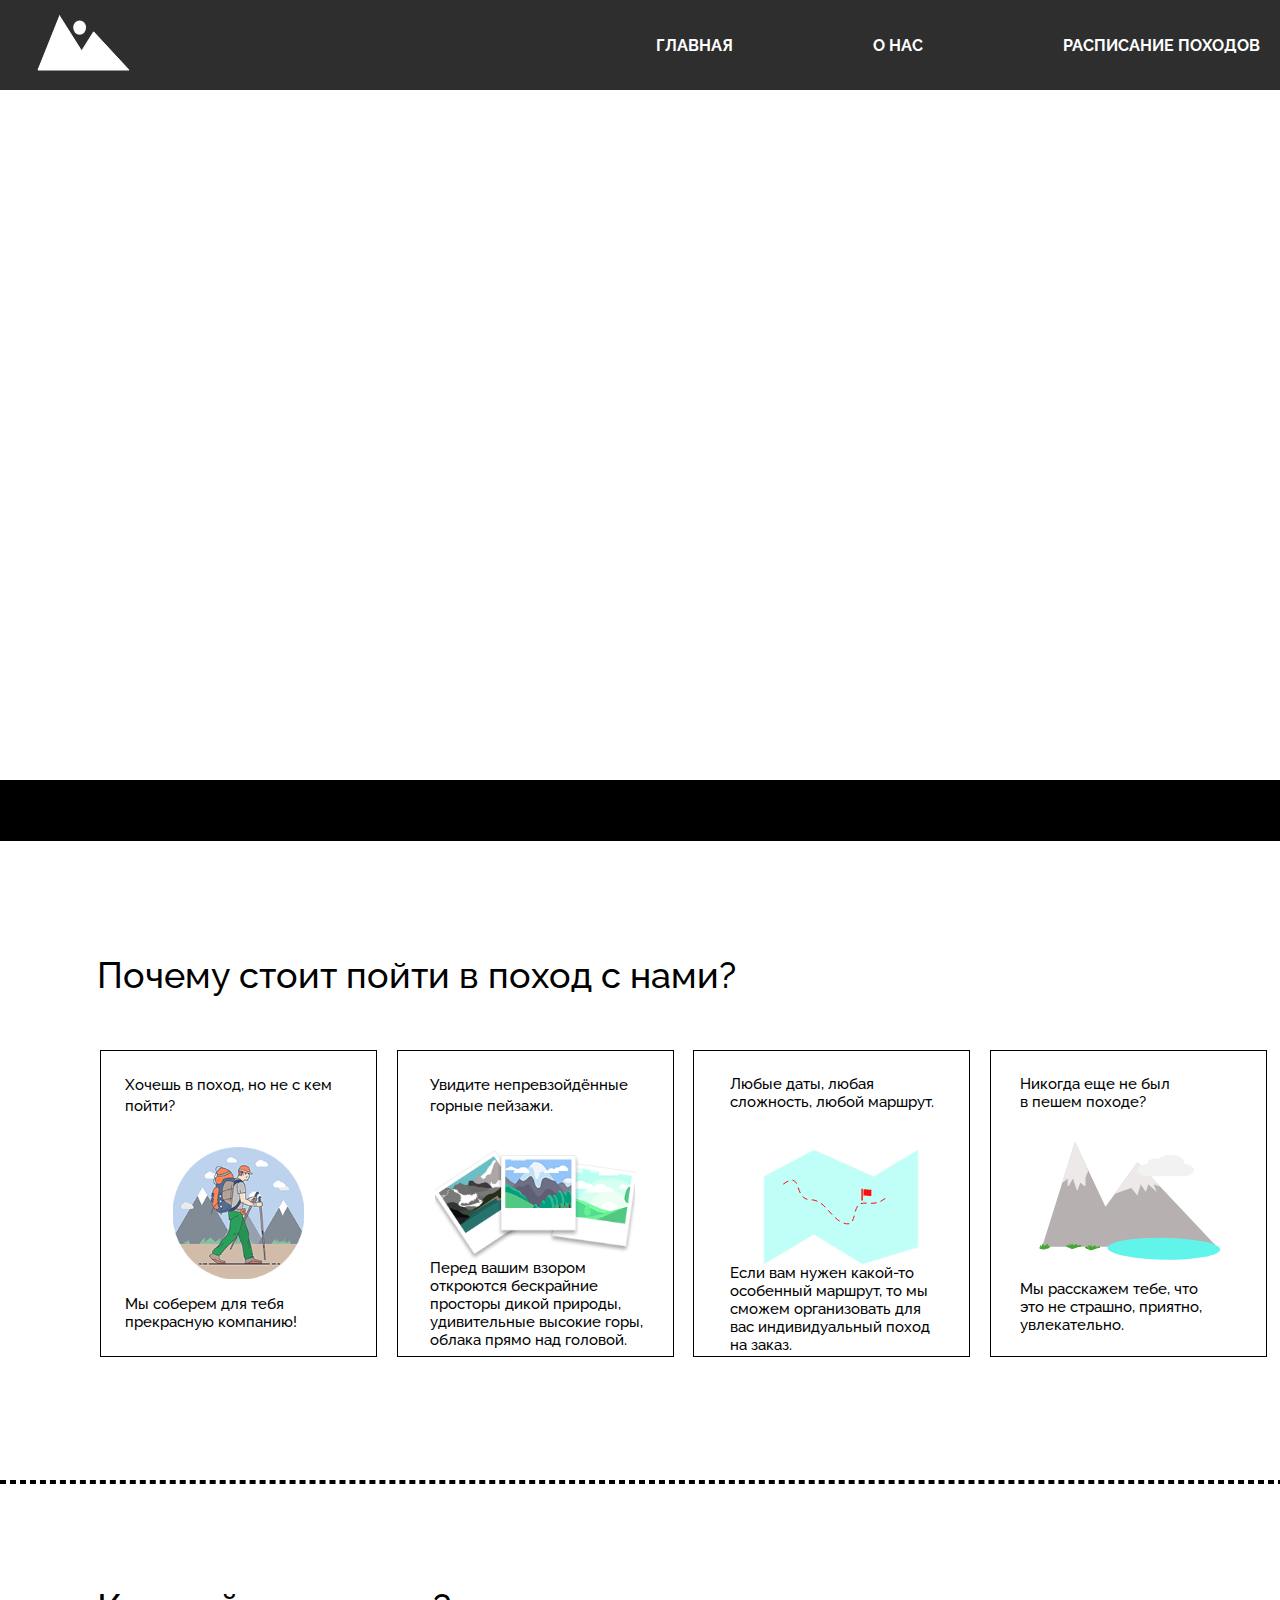
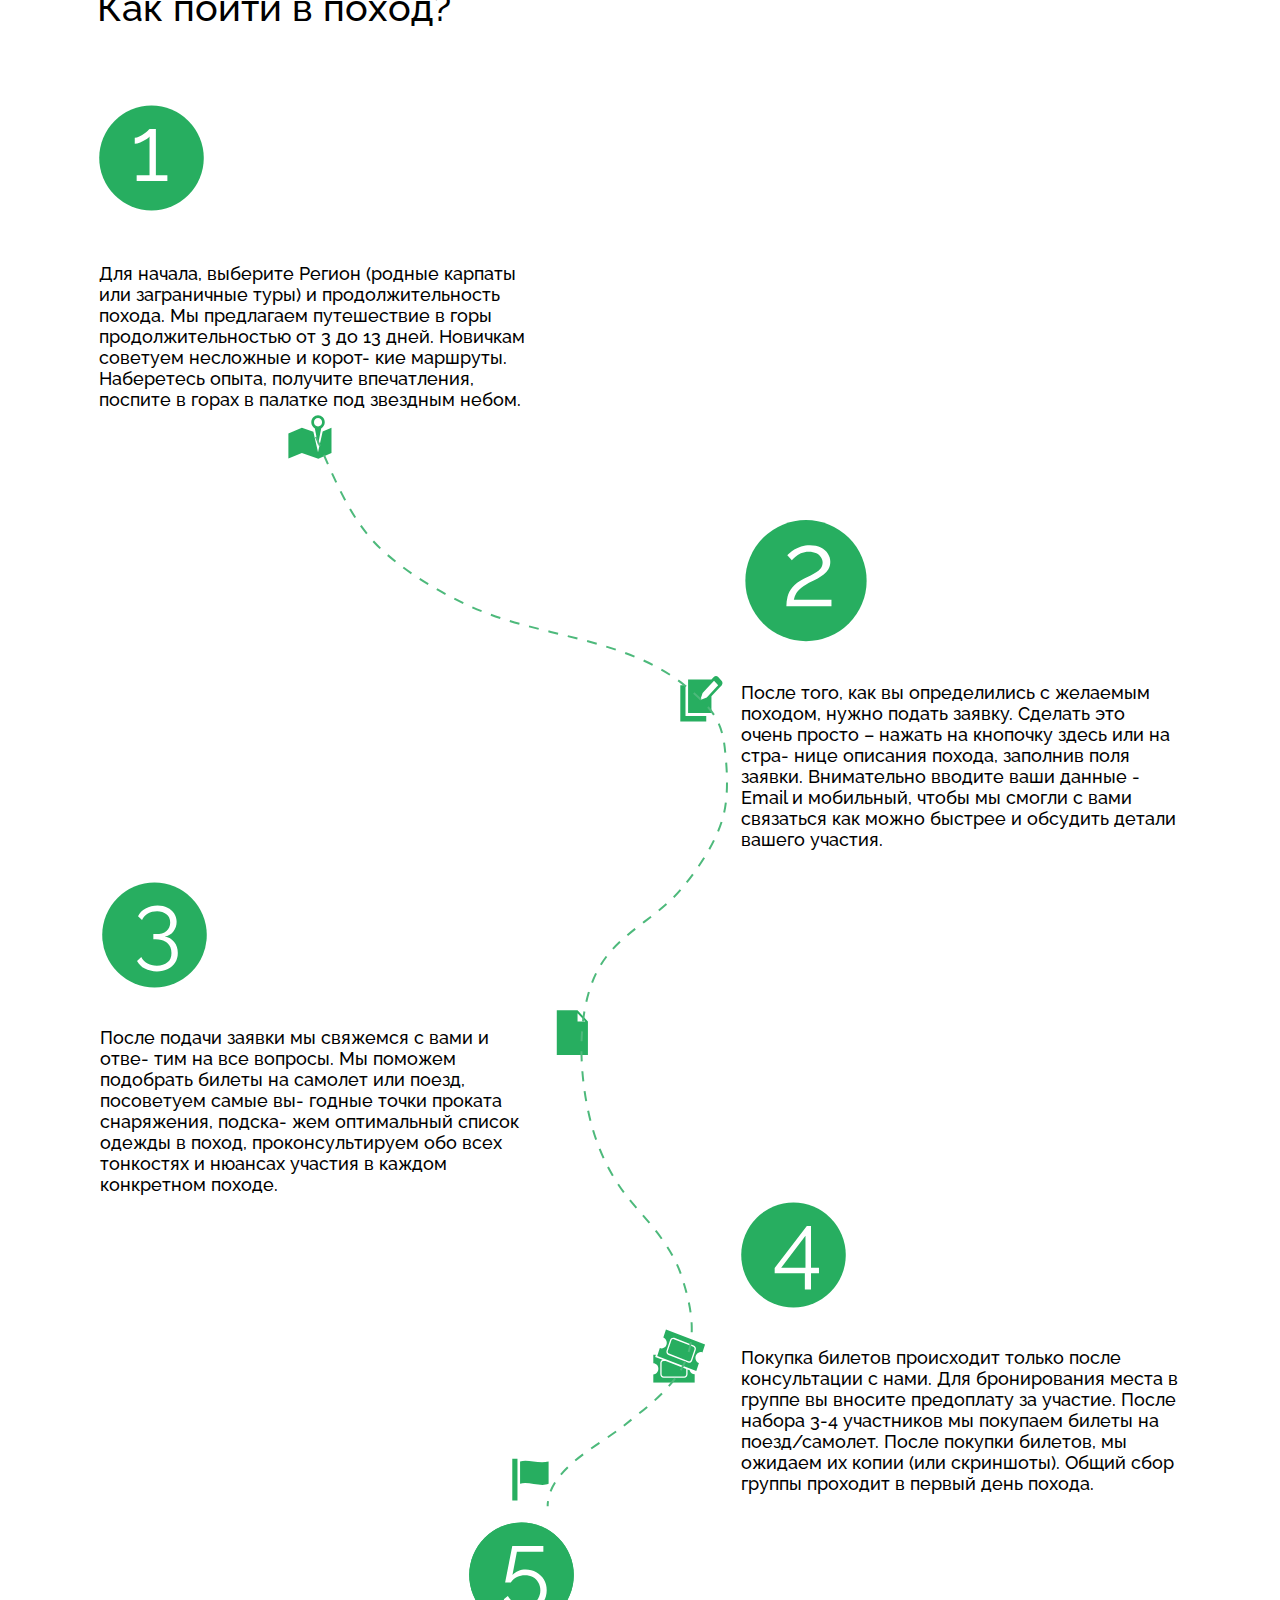
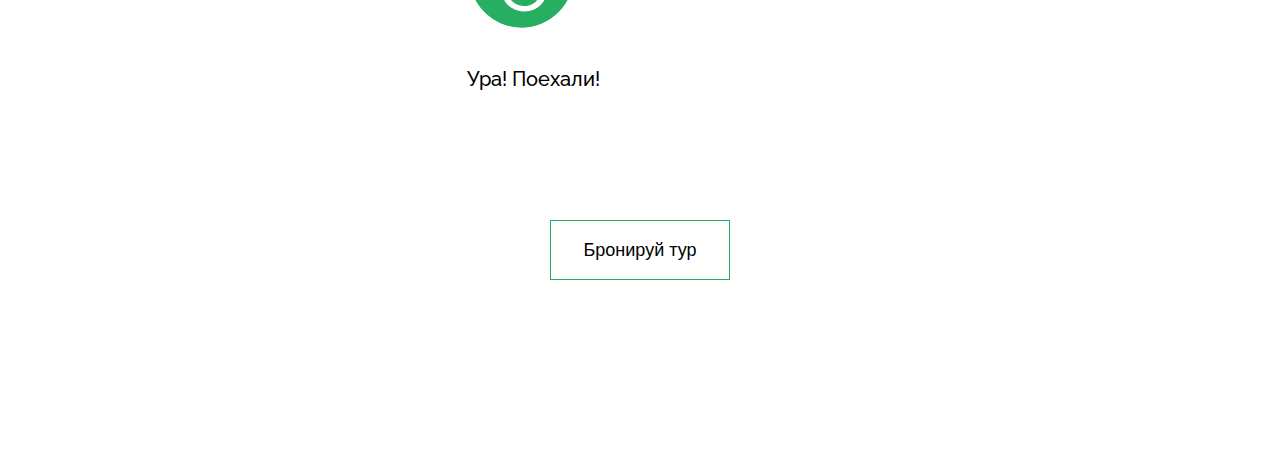
==== index.html @ ea5b968a "Update index.html" ====
<!DOCTYPE html>
<html lang="en" dir="ltr">
  <head>
    <meta name="viewport" content="width=device-width, initial-scale=1">
    <meta name="author" content="">
    <link rel="stylesheet" href="stylesheets/style.css">
    <link rel="preconnect" href="https://fonts.gstatic.com">
    <title>Турпоход в горы</title>
<script src="https://ajax.googleapis.com/ajax/libs/jquery/3.5.1/jquery.min.js"></script>
    <style media="screen">
    body {
      width: 100%;,
      margin: 0 auto;
      background-image:white;
      min-height: 900px;
      display: block;
      position: relative;
    }
    {box-sizing: border-box;}
    </style>
    </head>
    <body>

      <script>
      function openForm() {
        document.getElementById("myForm").style.display = "block";
      }

      function closeForm() {
        document.getElementById("myForm").style.display = "none";
      }
      </script>


      <section>
    <header>
     <div class="logo">
       <a href="#"><img src="images/logo.svg"></a>
     </div>
     <nav>
     <ul>
       <li><a href="index.html">Главная</a></li>
       <li><a href="about.html">О нас</a></li>
       <li><a href="raspisan.html">Расписание походов</a></li>
     </ul>
     </nav>
   </header>
  </section>



      <img class="kv2" src="images/kv2.svg" alt="">
      <img class="kv1" src="images/kv1.svg" alt="">
      <img class="kv3" src="images/kv3.svg" alt="">
      <img class="kv4" src="images/kv4.svg" alt="">

      <img class="n1" src="images/n1.svg" alt="">
      <img class="n2" src="images/n2.svg" alt="">
      <img class="n3" src="images/n3.svg" alt="">
      <img class="n4" src="images/n4.svg" alt="">
      <img class="n5" src="images/n5.svg" alt="">
      <img class="n5" src="images/n5.svg" alt="">
      <img class="lin" src="images/lin.svg" alt="">




  <base href="">
  <div id="gallery">
  	<figure class="slider">
  		<figure>
  			<img src="hobbiton-lake.jpg" alt>
  			<figcaption>Hobbiton, New Zealand</figcaption>
  		</figure>
  		<figure>
  			<img src="wanaka-drowned-tree.jpg" alt>
  			<figcaption>Wanaka, New Zealand</figcaption>
  		</figure>
  		<figure>
  			<img src="utah-peak.jpg" alt>
  			<figcaption>Utah, United States</figcaption>
  		</figure>
  		<figure>
  			<img src="bryce-canyon-utah.jpg" alt>
  			<figcaption>Bryce Canyon, Utah, United States</figcaption>
  		</figure>
  		<figure>
  			<img src="hobbiton-lake.jpg" alt>
  			<figcaption>Hobbiton, New Zealand</figcaption>
  		</figure>
  	</figure>
  </div>


<div id="rectangle"></div>
<div id="line"></div>

<h1 class="h1">Почему стоит пойти в поход с нами?</h1>
<p class="p1">Хочешь в поход, но не с кем пойти?</p>
<p class="p2">Мы соберем для тебя прекрасную компанию!</p>
<p class="p3">Увидите непревзойдённые горные пейзажи.</p>
<p class="p4">Перед вашим взором откроются бескрайние просторы дикой природы, удивительные высокие горы, облака прямо над головой.</p>
<p class="p5">Любые даты, любая сложность, любой маршрут.</p>
<p class="p6">Если вам нужен какой-то особенный маршрут, то мы сможем организовать для вас индивидуальный поход на заказ.</p>
<p class="p7">Никогда еще не был в пешем походе?</p>
<p class="p8">Мы расскажем тебе, что это не страшно, приятно, увлекательно.</p>

<h1 class="h2">Как пойти в поход?</h1>
<p class="p9">Для начала, выберите Регион (родные карпаты или заграничные туры) и продолжительность похода. Мы предлагаем путешествие в горы продолжительностью  от 3 до 13 дней. Новичкам советуем несложные и корот- кие маршруты. Наберетесь опыта, получите впечатления, поспите в горах в палатке под звездным небом.</p>
<p class="p10">После того, как вы определились с желаемым походом, нужно подать заявку. Сделать это очень просто – нажать на кнопочку здесь или на стра- нице описания похода, заполнив поля заявки. Внимательно вводите ваши данные - Email и мобильный, чтобы мы смогли с вами связаться как можно быстрее и обсудить детали вашего участия.</p>
<p class="p11">После подачи заявки мы свяжемся с вами и отве- тим на все вопросы. Мы поможем подобрать билеты на самолет или поезд, посоветуем самые вы- годные точки проката снаряжения, подска- жем оптимальный список одежды в поход, проконсультируем обо всех тонкостях и нюансах участия в каждом конкретном походе.</p>
<p class="p12">Покупка билетов происходит только после консультации с нами. Для бронирования места в группе вы вносите предоплату за участие. После набора 3-4 участников мы покупаем билеты на поезд/самолет. После покупки билетов, мы ожидаем их копии (или скриншоты). Общий сбор группы проходит в первый день похода.</p>
<p class="p13">Ура! Поехали!</p>

<div class="container">
    <div class="center">
      <button class="btn" class="center" onclick="openForm()">
        <svg width="180px" height="60px" viewBox="0 0 180 60" class="border">
          <polyline points="179,1 179,59 1,59 1,1 179,1" class="bg-line" />
          <polyline points="179,1 179,59 1,59 1,1 179,1" class="hl-line" />
        </svg>

        <span>Бронируй тур</span>
      </button>
    </div>
  </div>

  <div class="form-popup" id="myForm">
    <form action="../action_page.php" class="form-container">
      <h4>Свяжитесь с нами и мы с радостью поможем вам!</h3>

      <label for="name"><b>Имя</b></label>
      <input type="text" placeholder="Ваше имя..." name="name" required>

      <label for="tel"><b>Телефон</b></label>
      <input type="text" placeholder="Ваш телефон..." name="tel" required>

      <label for=""><b>Почта</b></label>
      <input type="text" placeholder="Ваш e-mail... " name="psw" required>

      <button type="submit" class="btn">Отправить</button>
      <button type="button" class="btn cancel" onclick="closeForm()">Закрыть</button>
    </form>
  </div>

</body>
</html>
---- stylesheets/style.css ----
@import 'reset.css';
@import url('https://fonts.googleapis.com/css2?family=Raleway:wght@500&display=swap');
@import 'layout.css';
@import "content.css";
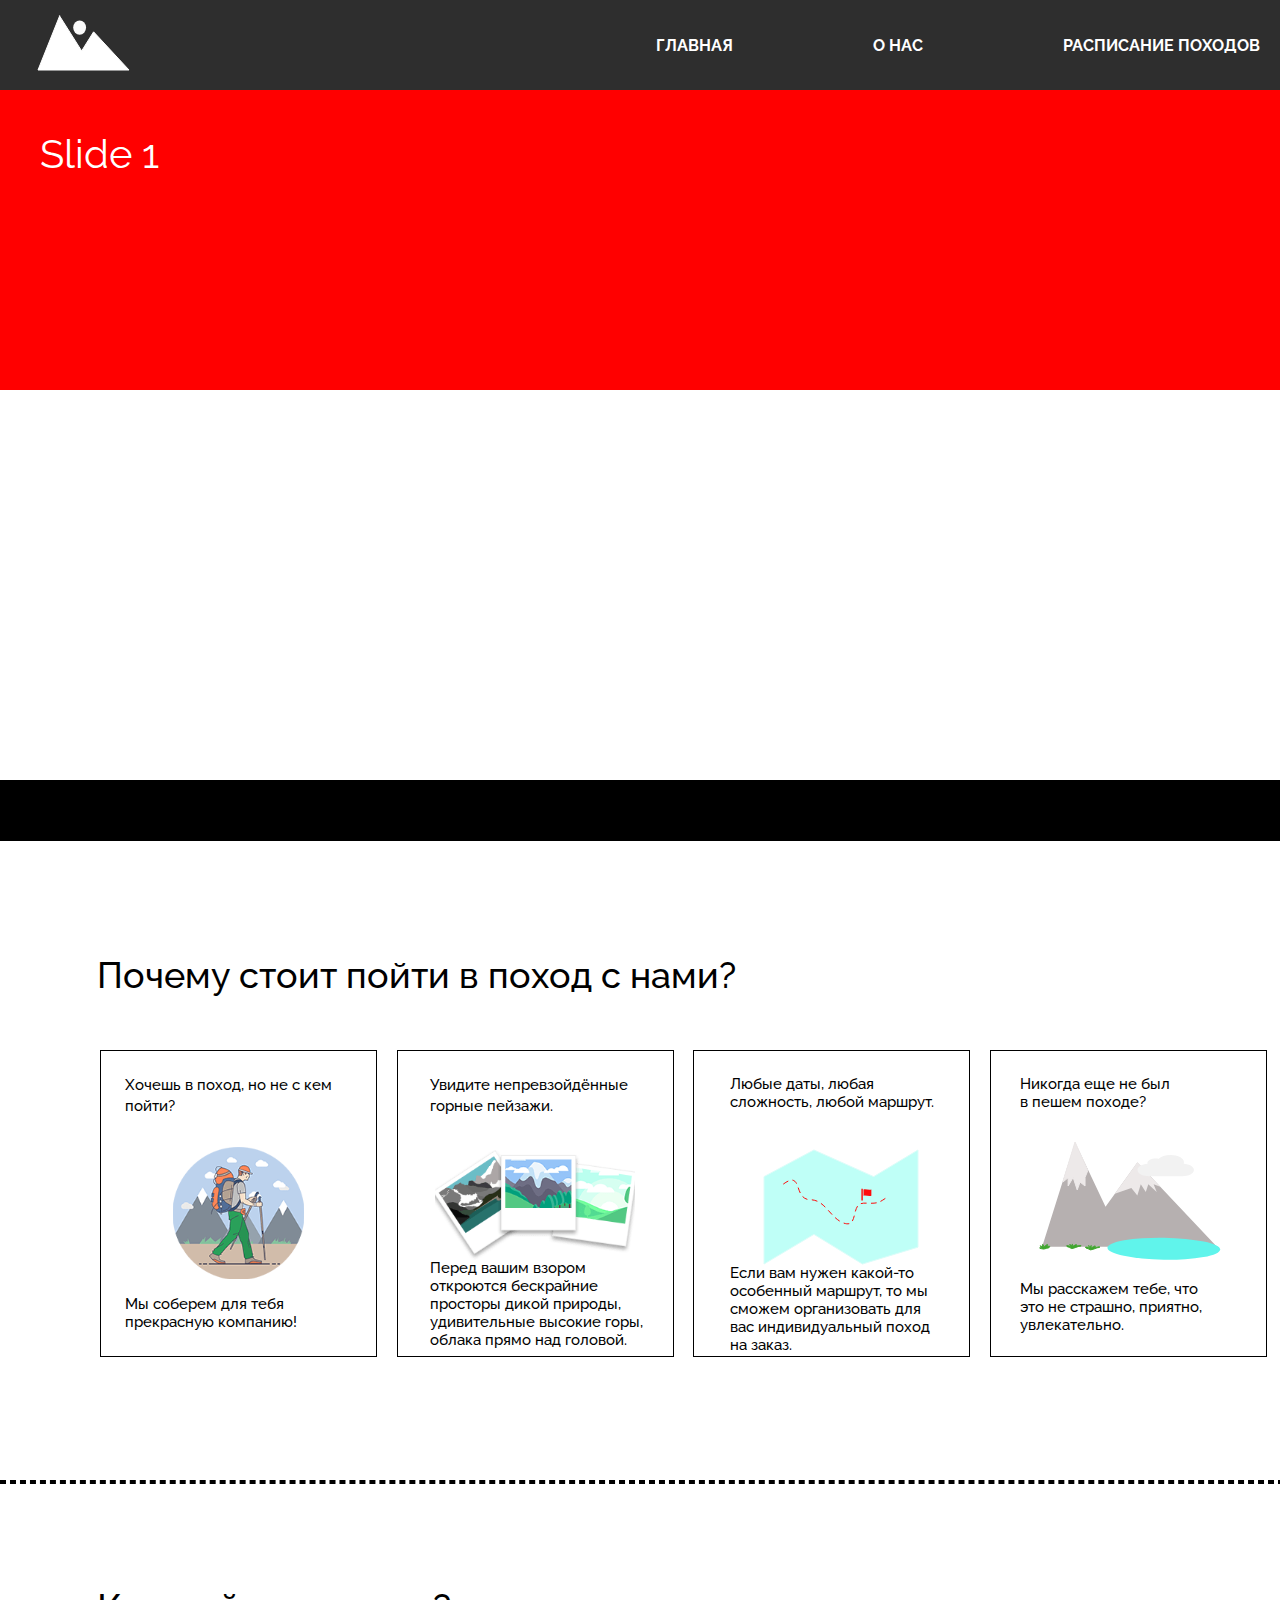
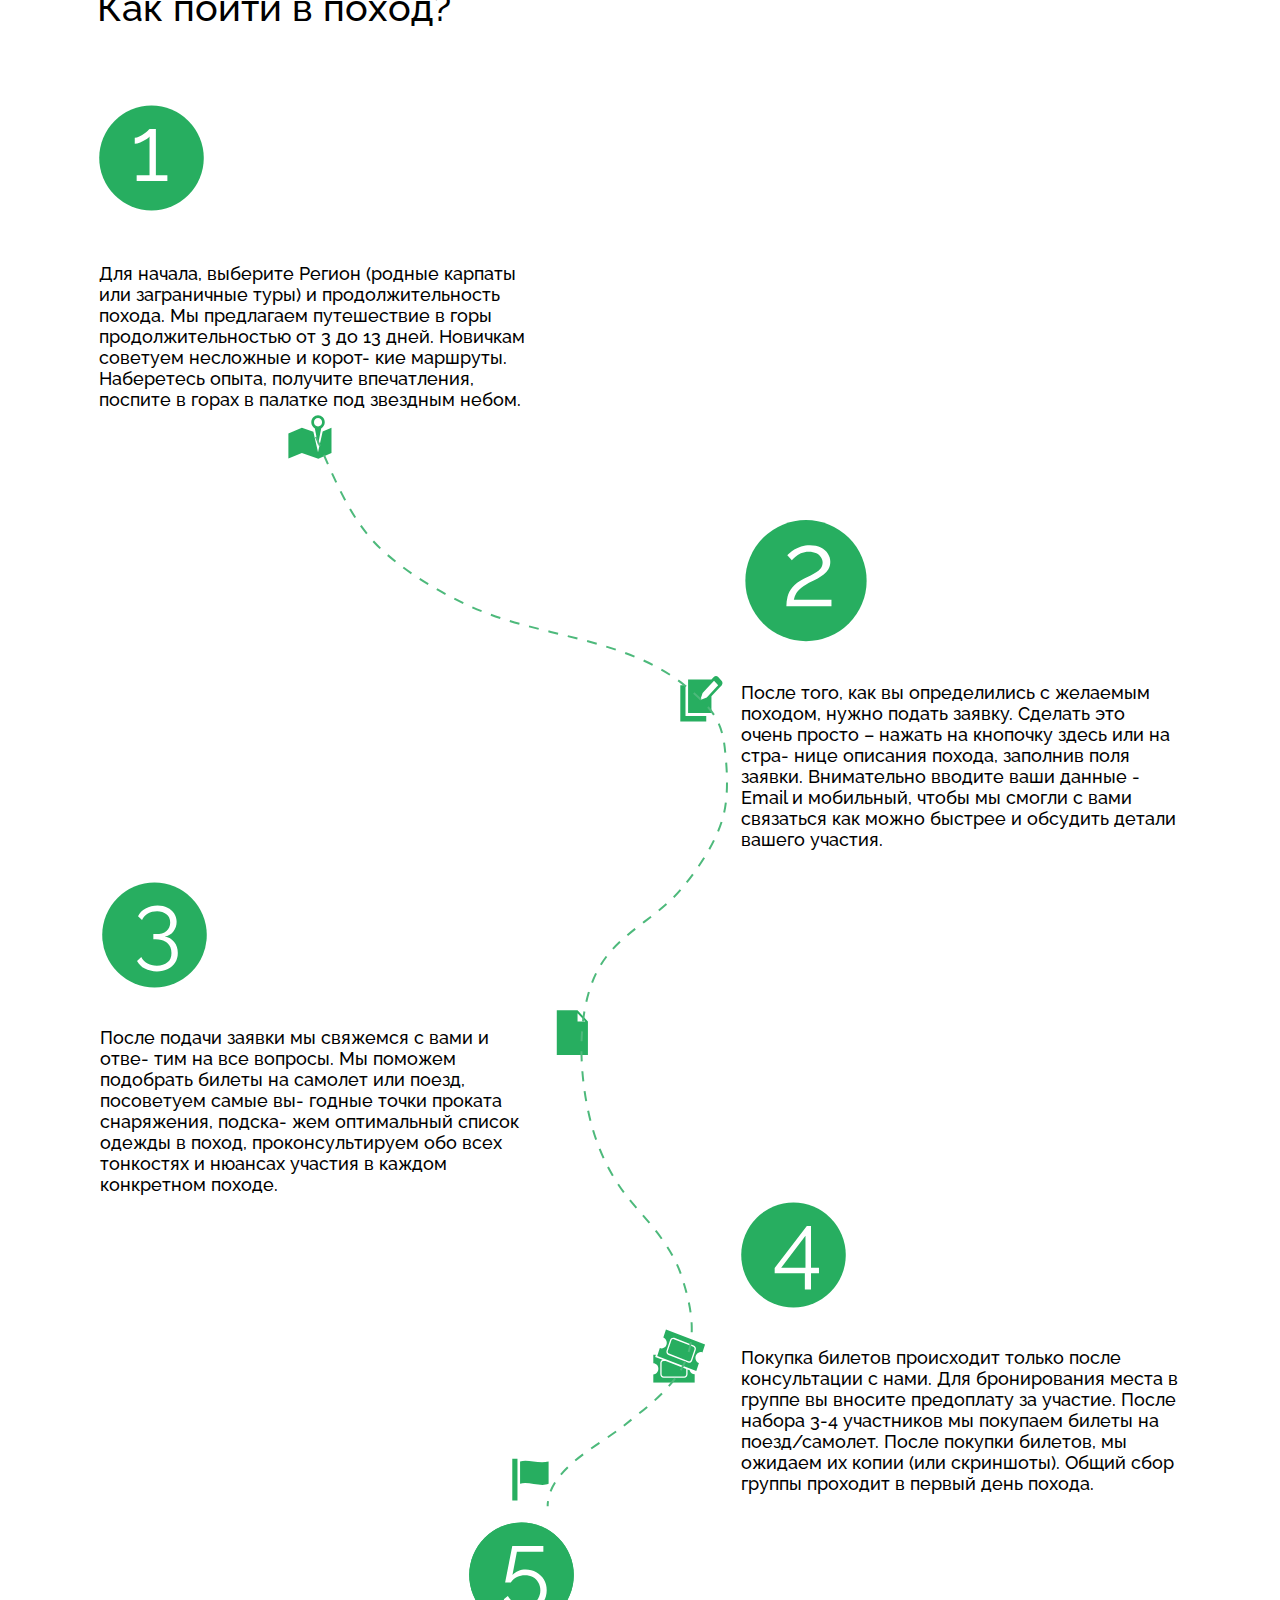
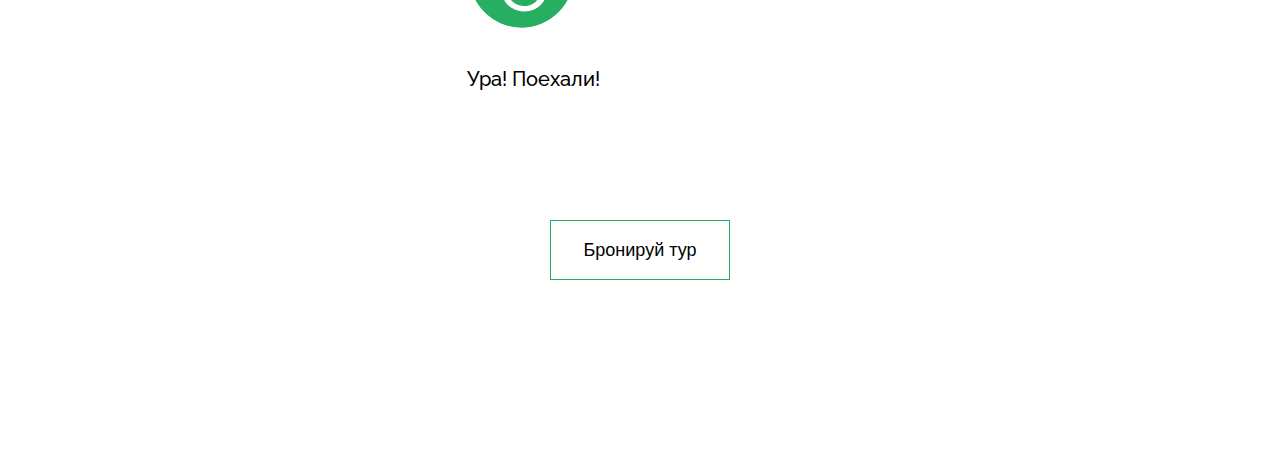
==== commit 3bce8a78: "Update index.html" ====
--- a/index.html
+++ b/index.html
@@ -22,13 +22,15 @@
     <body>
 
       <script>
-      function openForm() {
-        document.getElementById("myForm").style.display = "block";
-      }
+  var slides = document.querySelectorAll('#slides .slide');
+  var currentSlide = 0;
+  var slideInterval = setInterval(nextSlide,2000);
 
-      function closeForm() {
-        document.getElementById("myForm").style.display = "none";
-      }
+  function nextSlide() {
+      slides[currentSlide].className = 'slide';
+      currentSlide = (currentSlide+1)%slides.length;
+      slides[currentSlide].className = 'slide showing';
+  }
       </script>
 
 
@@ -47,7 +49,13 @@
    </header>
   </section>
 
-
+  <ul id="slides">
+    <li class="slide showing">Slide 1</li>
+    <li class="slide">Slide 2</li>
+    <li class="slide">Slide 3</li>
+    <li class="slide">Slide 4</li>
+    <li class="slide">Slide 5</li>
+</ul>
 
       <img class="kv2" src="images/kv2.svg" alt="">
       <img class="kv1" src="images/kv1.svg" alt="">
@@ -61,36 +69,6 @@
       <img class="n5" src="images/n5.svg" alt="">
       <img class="n5" src="images/n5.svg" alt="">
       <img class="lin" src="images/lin.svg" alt="">
-
-
-
-
-  <base href="">
-  <div id="gallery">
-  	<figure class="slider">
-  		<figure>
-  			<img src="hobbiton-lake.jpg" alt>
-  			<figcaption>Hobbiton, New Zealand</figcaption>
-  		</figure>
-  		<figure>
-  			<img src="wanaka-drowned-tree.jpg" alt>
-  			<figcaption>Wanaka, New Zealand</figcaption>
-  		</figure>
-  		<figure>
-  			<img src="utah-peak.jpg" alt>
-  			<figcaption>Utah, United States</figcaption>
-  		</figure>
-  		<figure>
-  			<img src="bryce-canyon-utah.jpg" alt>
-  			<figcaption>Bryce Canyon, Utah, United States</figcaption>
-  		</figure>
-  		<figure>
-  			<img src="hobbiton-lake.jpg" alt>
-  			<figcaption>Hobbiton, New Zealand</figcaption>
-  		</figure>
-  	</figure>
-  </div>
-
 
 <div id="rectangle"></div>
 <div id="line"></div>
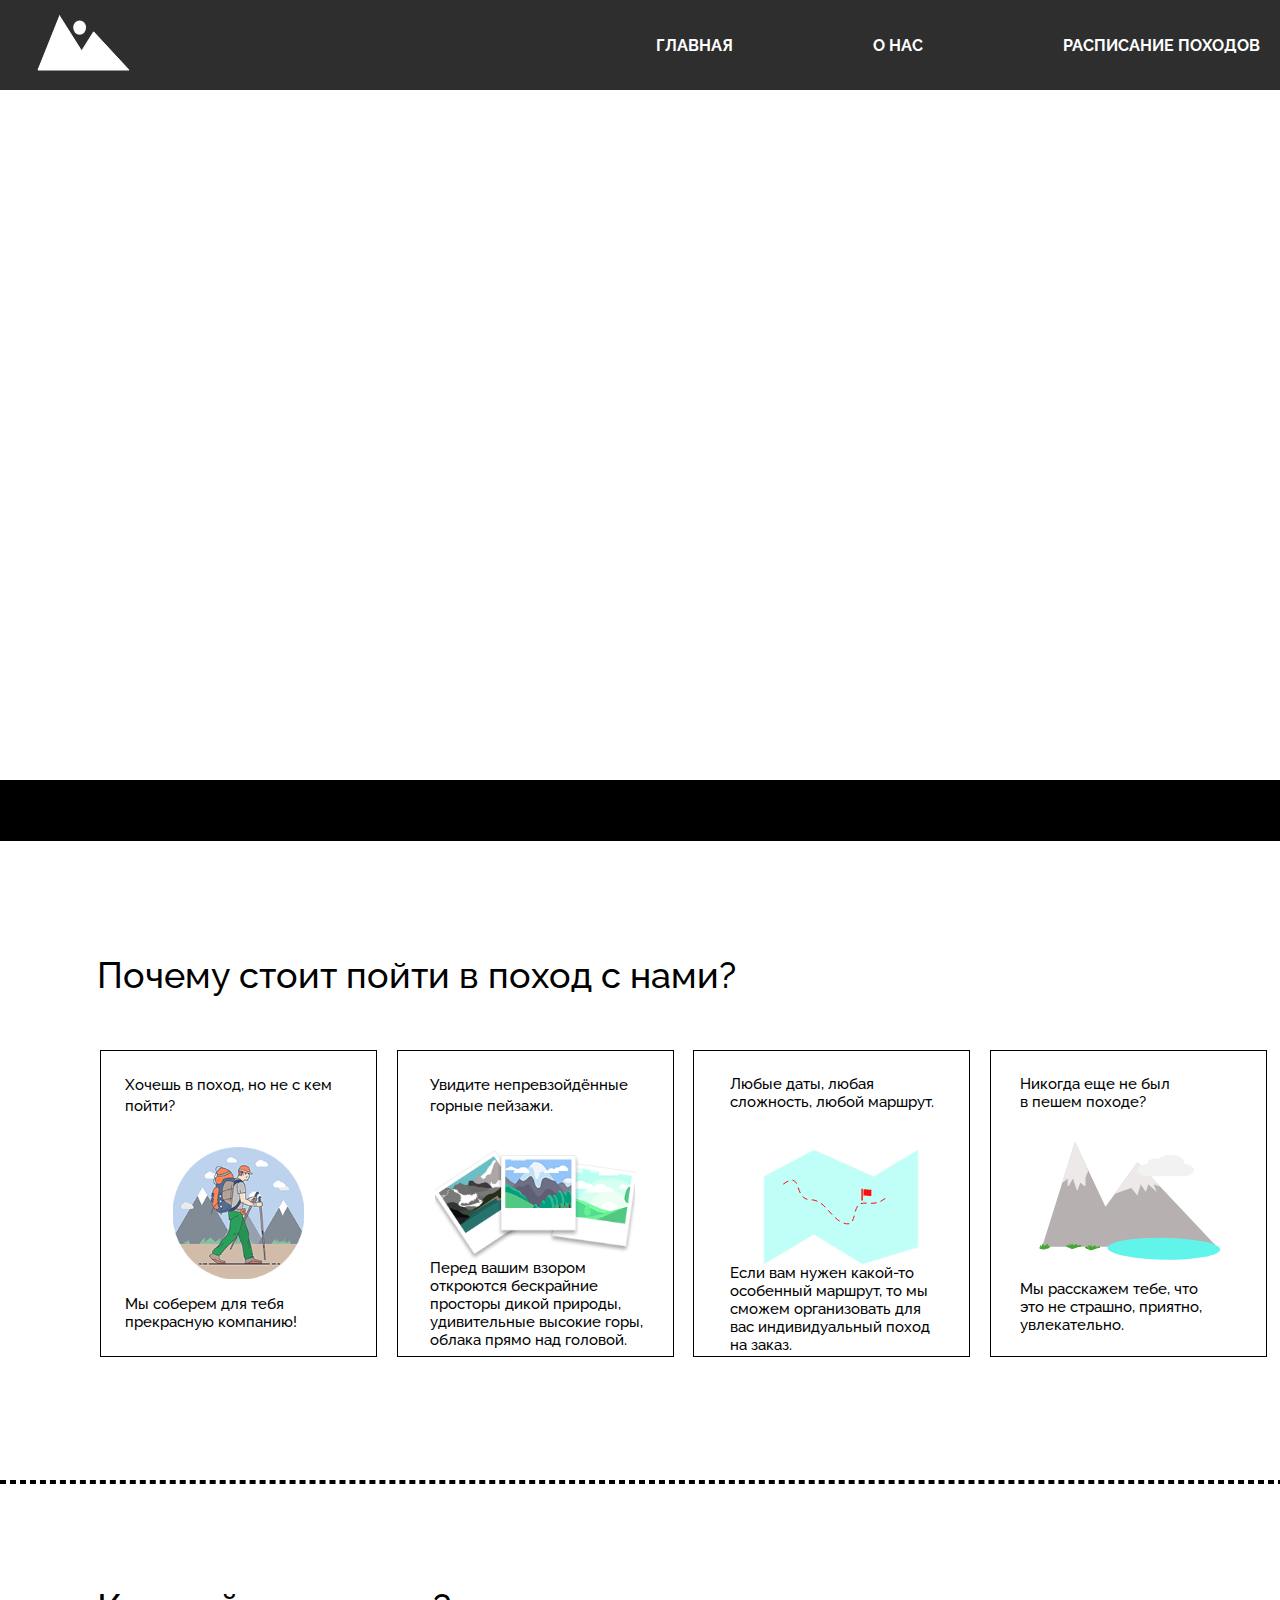
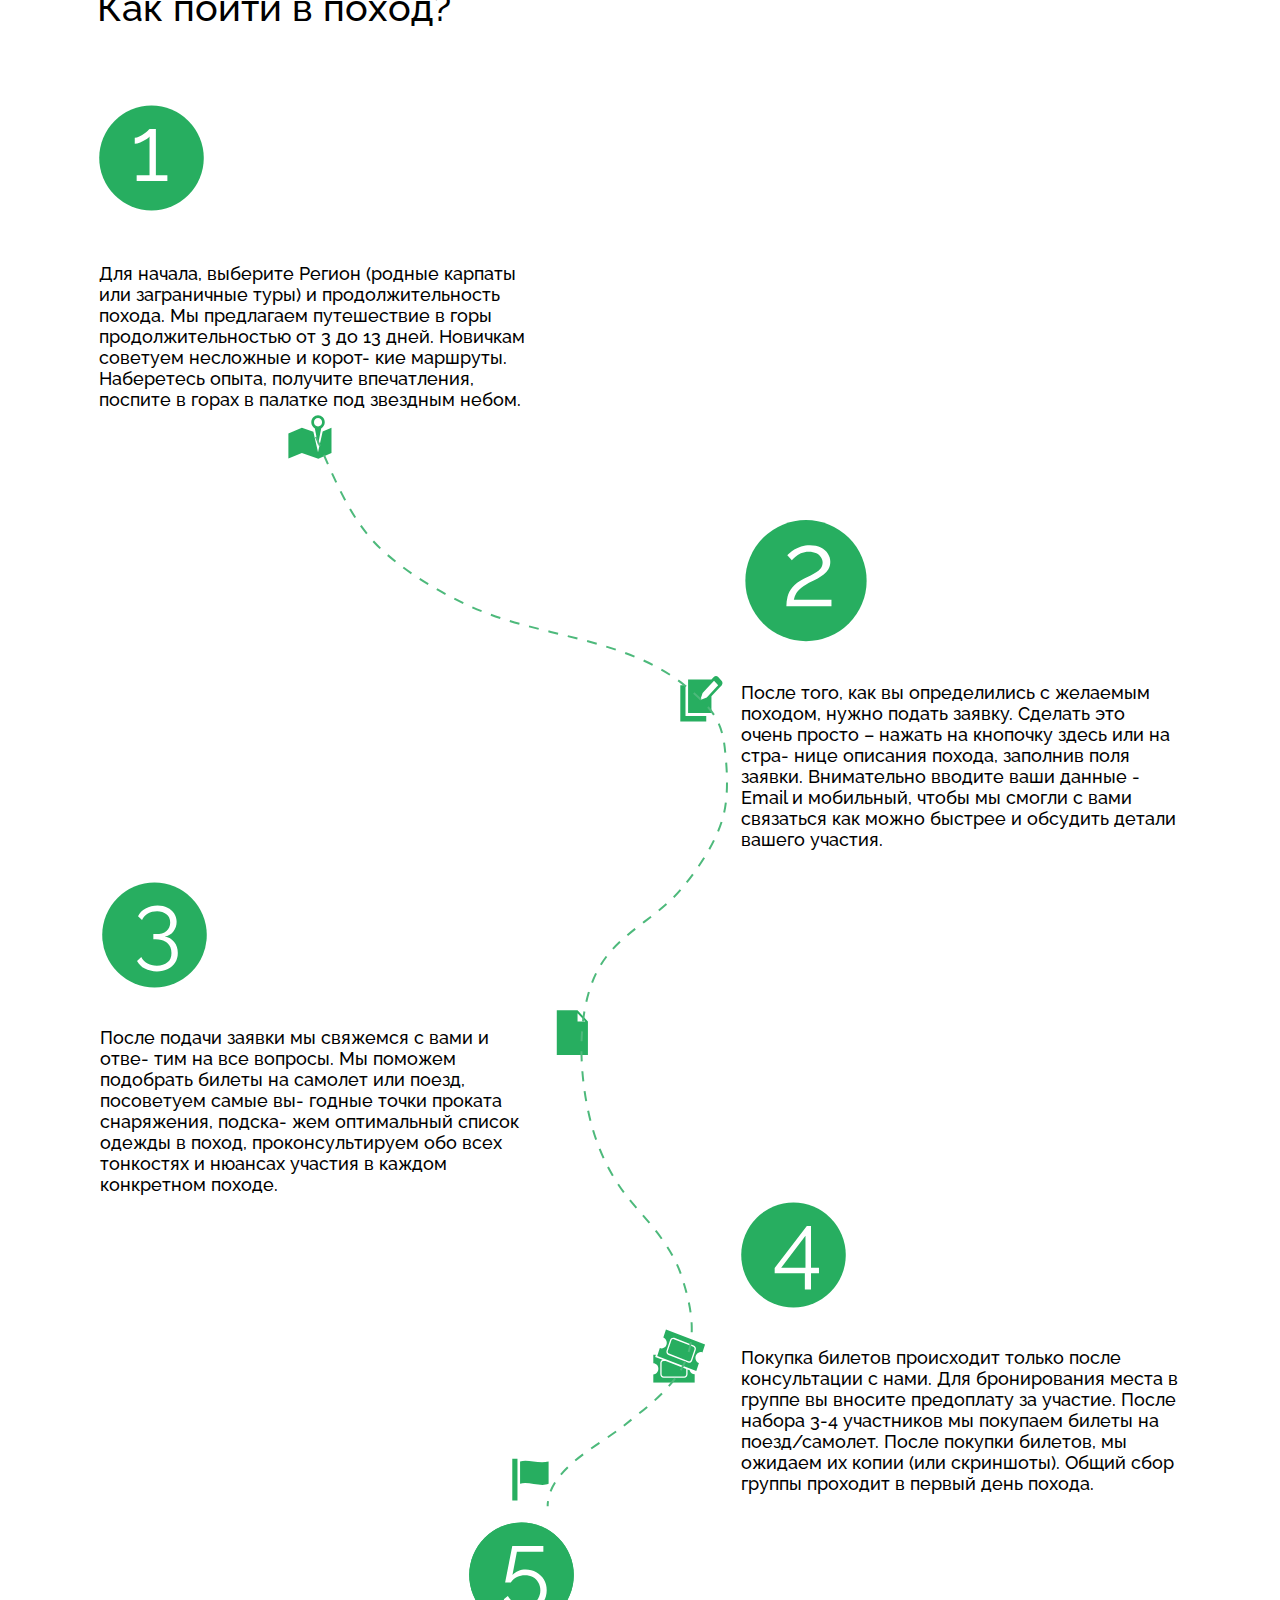
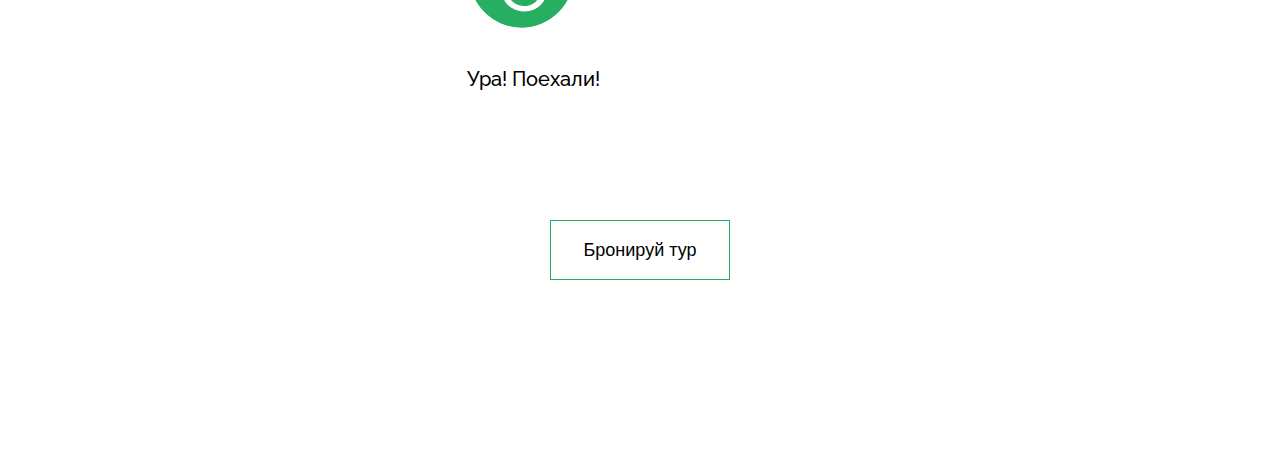
==== commit 1b4dc151: "Update index.html" ====
--- a/index.html
+++ b/index.html
@@ -22,15 +22,23 @@
     <body>
 
       <script>
-  var slides = document.querySelectorAll('#slides .slide');
-  var currentSlide = 0;
-  var slideInterval = setInterval(nextSlide,2000);
+      function openForm() {
+        document.getElementById("myForm").style.display = "block";
+      }
 
-  function nextSlide() {
-      slides[currentSlide].className = 'slide';
-      currentSlide = (currentSlide+1)%slides.length;
-      slides[currentSlide].className = 'slide showing';
-  }
+      function closeForm() {
+        document.getElementById("myForm").style.display = "none";
+      }
+
+var slides = document.querySelectorAll('#slides .slide');
+var currentSlide = 0;
+var slideInterval = setInterval(nextSlide,2000);
+
+function nextSlide() {
+    slides[currentSlide].className = 'slide';
+    currentSlide = (currentSlide+1)%slides.length;
+    slides[currentSlide].className = 'slide showing';
+}
       </script>
 
 
@@ -49,13 +57,7 @@
    </header>
   </section>
 
-  <ul id="slides">
-    <li class="slide showing">Slide 1</li>
-    <li class="slide">Slide 2</li>
-    <li class="slide">Slide 3</li>
-    <li class="slide">Slide 4</li>
-    <li class="slide">Slide 5</li>
-</ul>
+
 
       <img class="kv2" src="images/kv2.svg" alt="">
       <img class="kv1" src="images/kv1.svg" alt="">
@@ -69,6 +71,7 @@
       <img class="n5" src="images/n5.svg" alt="">
       <img class="n5" src="images/n5.svg" alt="">
       <img class="lin" src="images/lin.svg" alt="">
+
 
 <div id="rectangle"></div>
 <div id="line"></div>
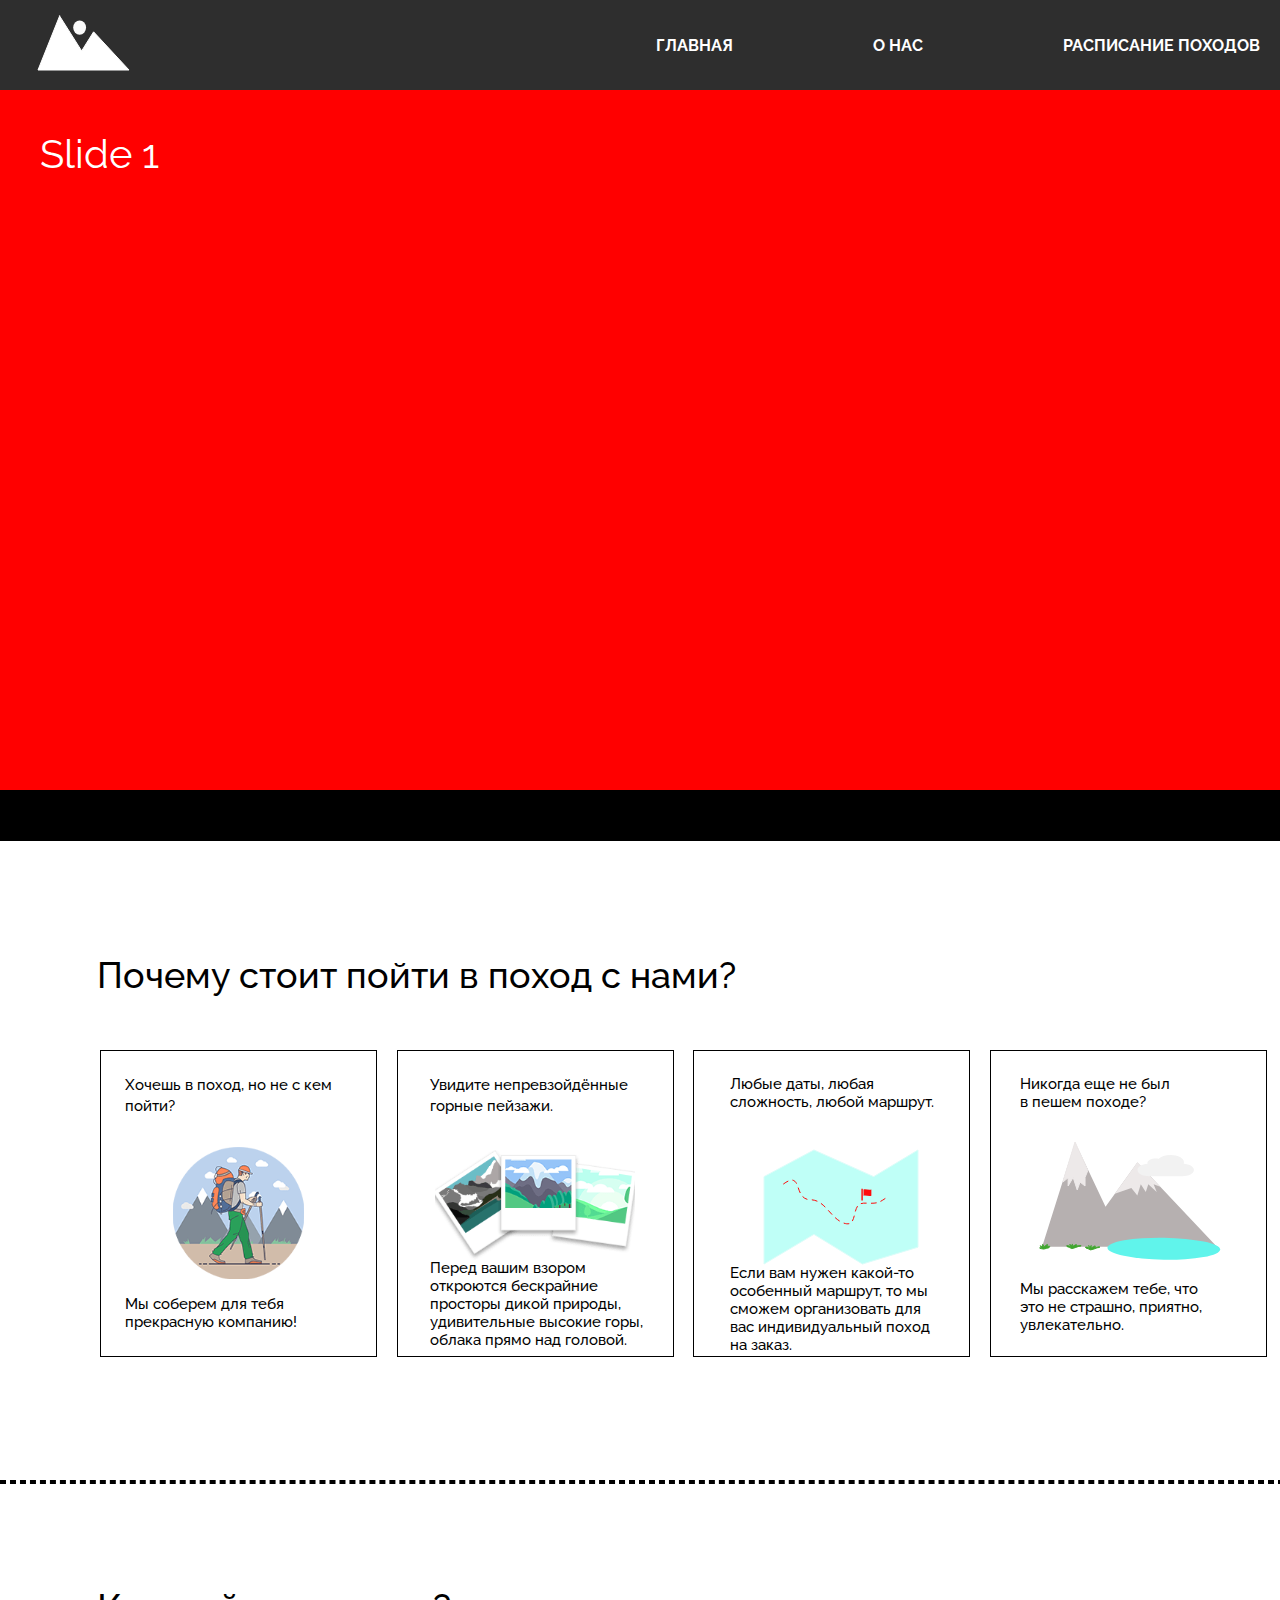
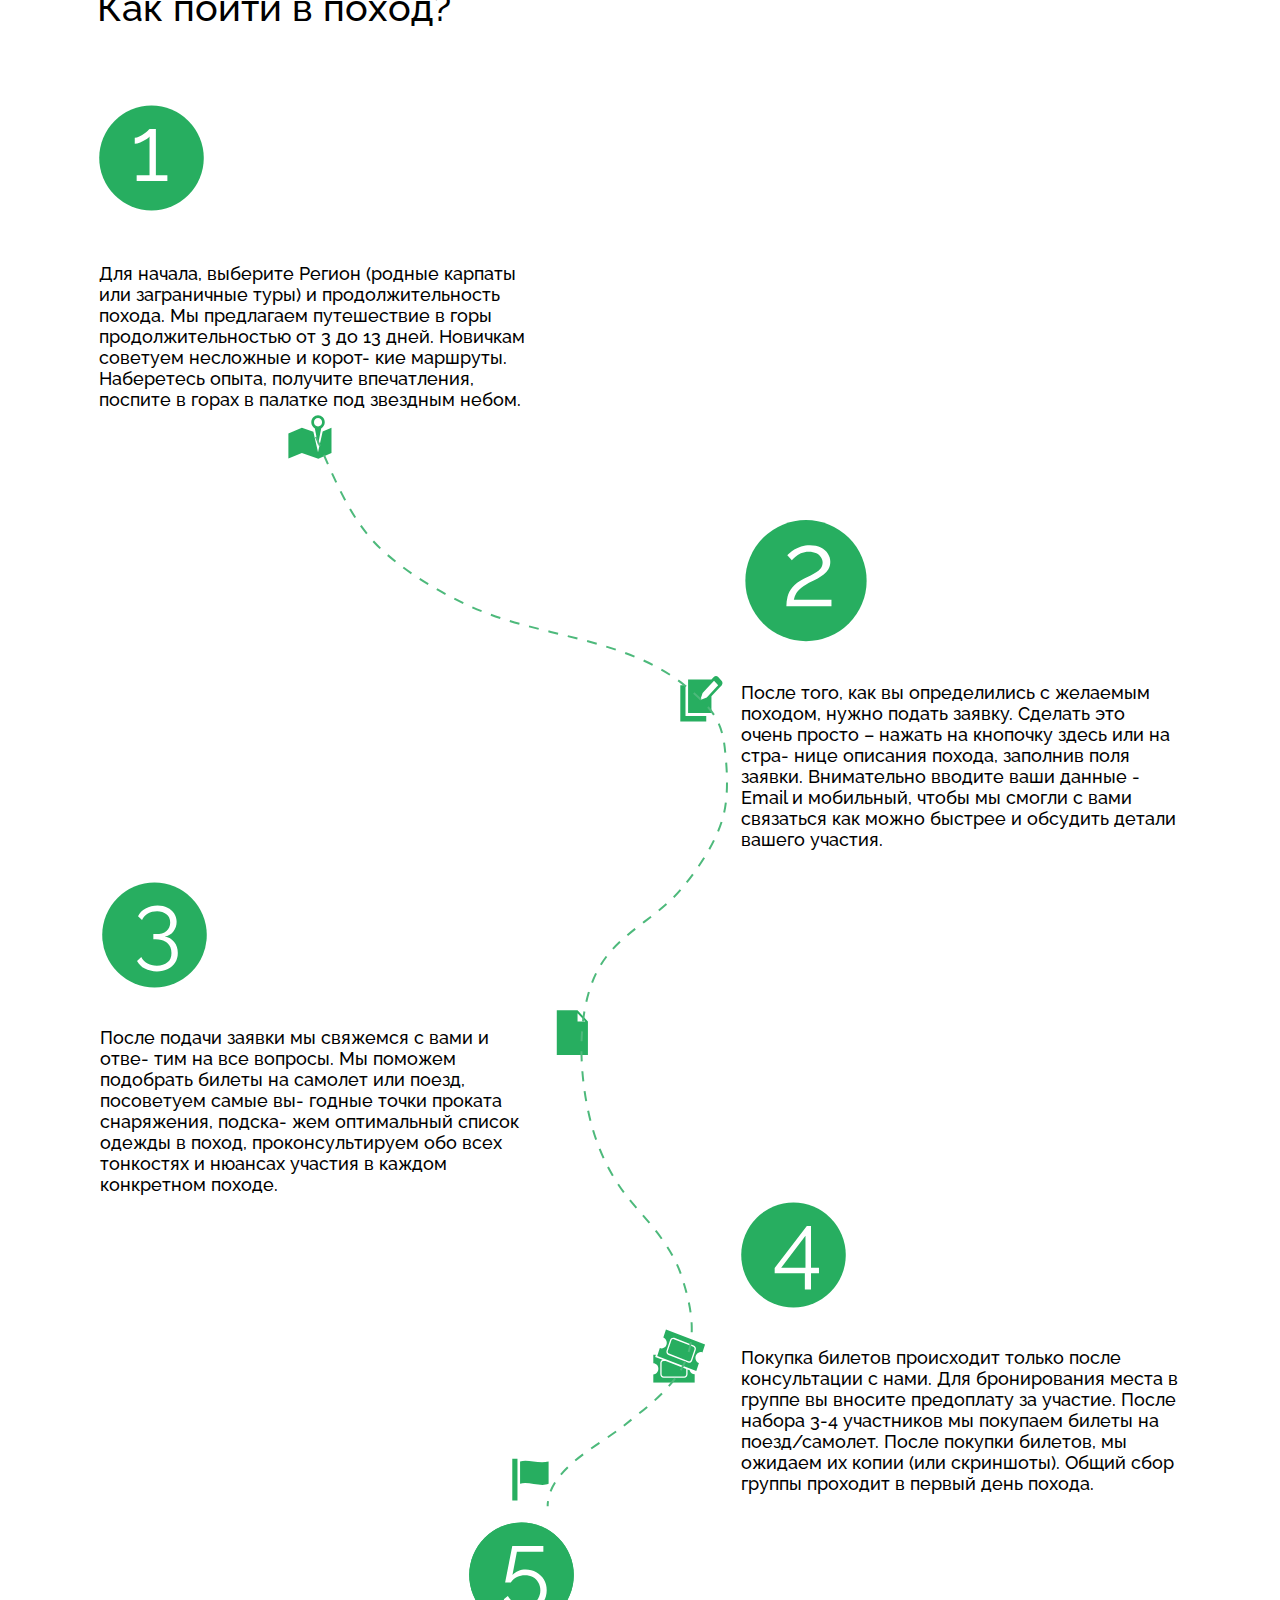
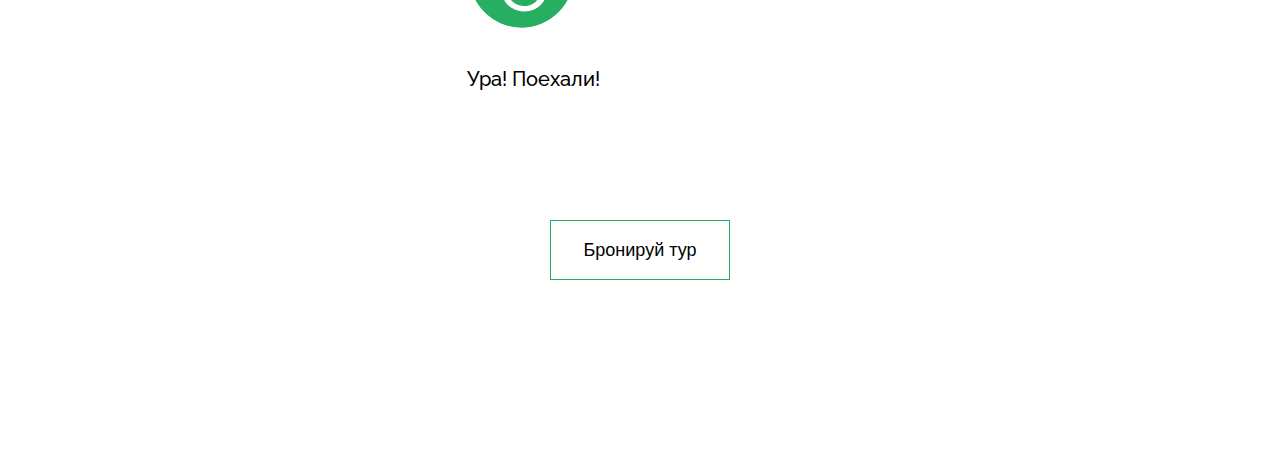
==== commit abc6e5c0: "Update index.html" ====
--- a/index.html
+++ b/index.html
@@ -58,6 +58,13 @@
   </section>
 
 
+  <ul id="slides">
+   <li class="slide showing">Slide 1</li>
+   <li class="slide">Slide 2</li>
+   <li class="slide">Slide 3</li>
+   <li class="slide">Slide 4</li>
+   <li class="slide">Slide 5</li>
+  </ul>
 
       <img class="kv2" src="images/kv2.svg" alt="">
       <img class="kv1" src="images/kv1.svg" alt="">
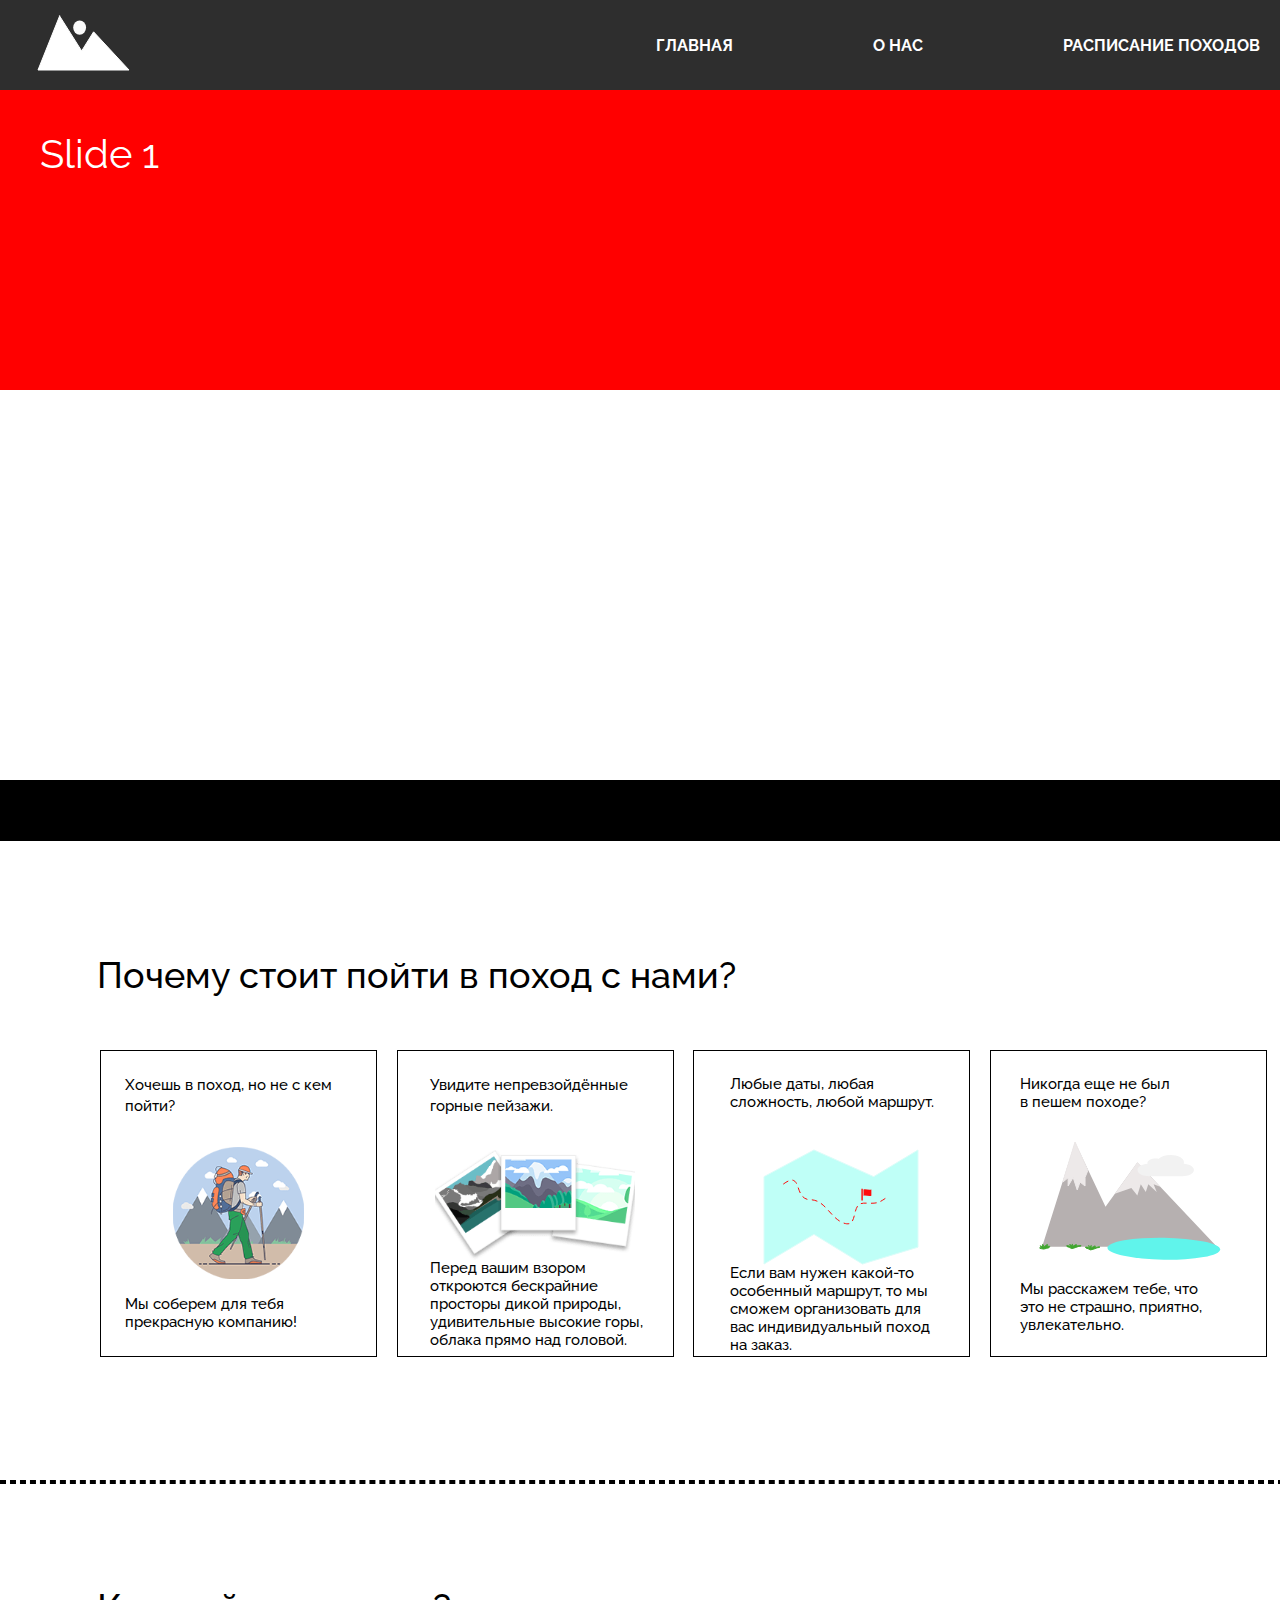
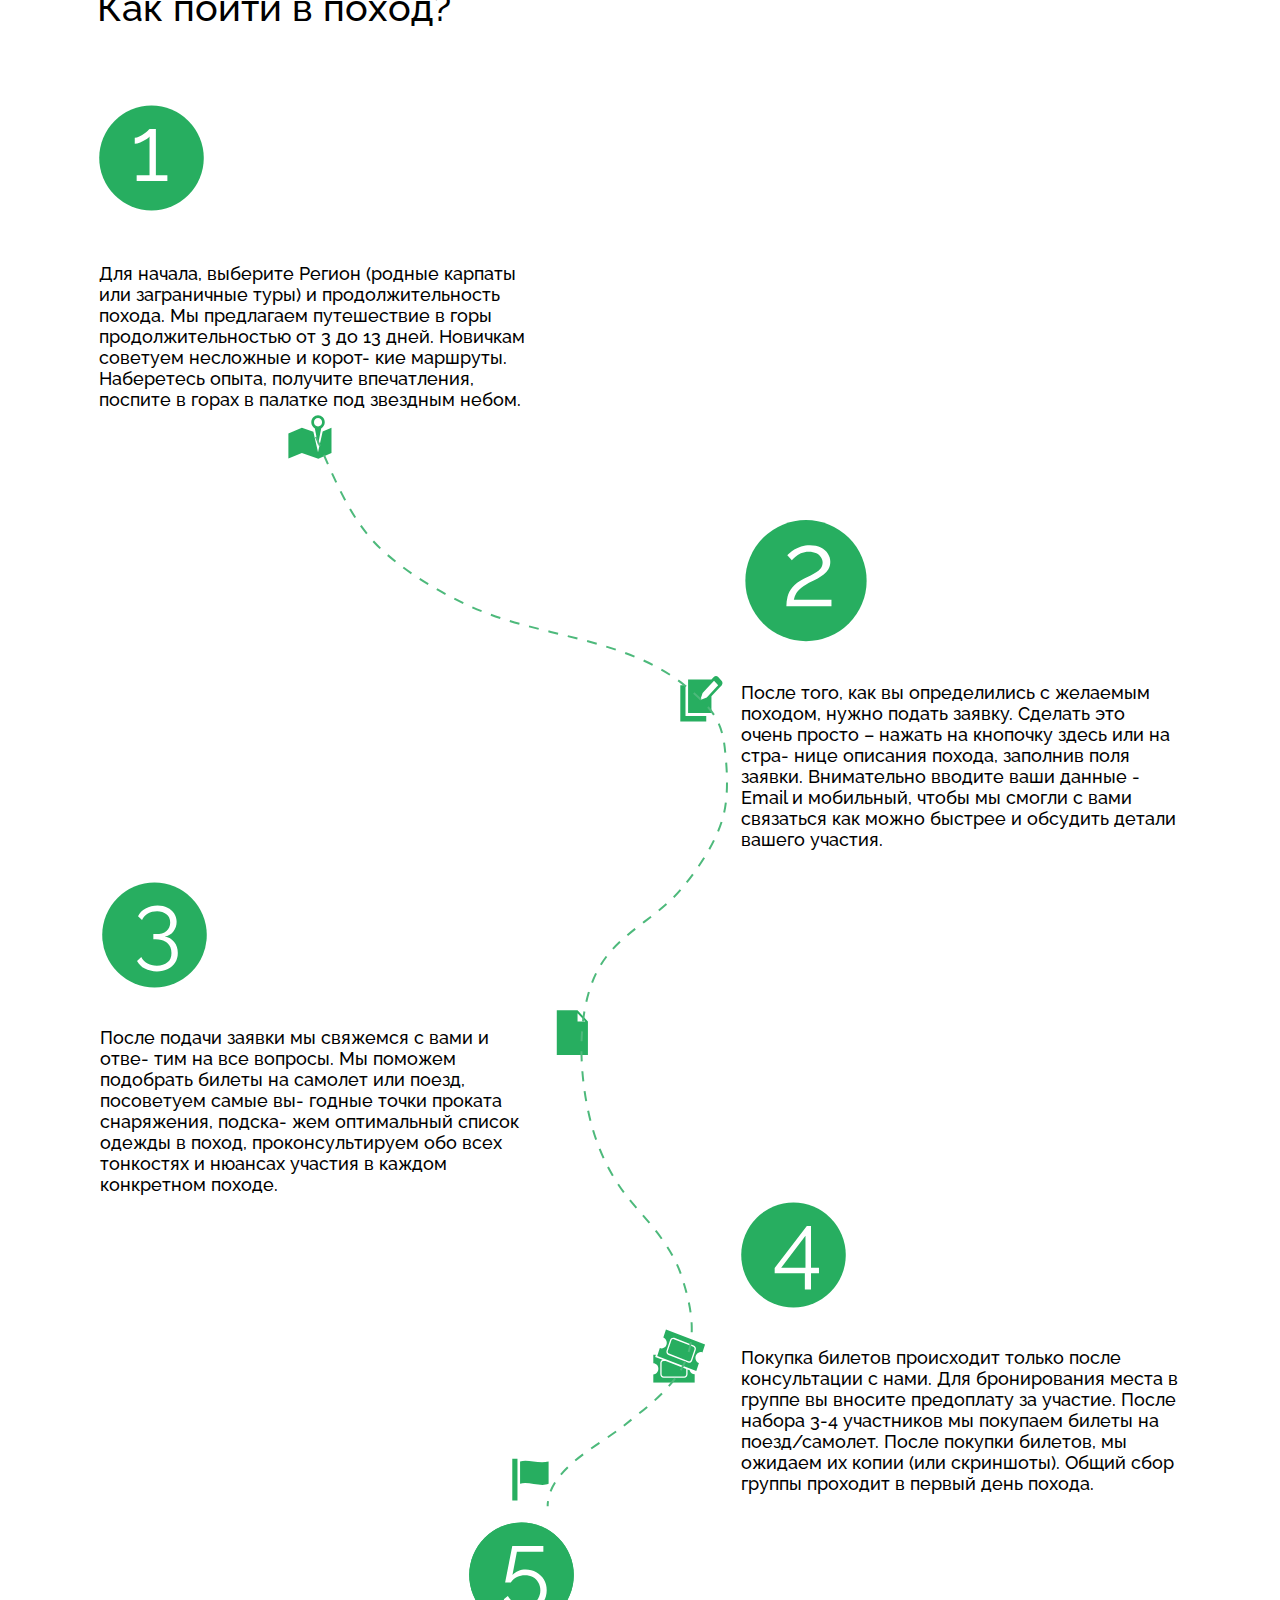
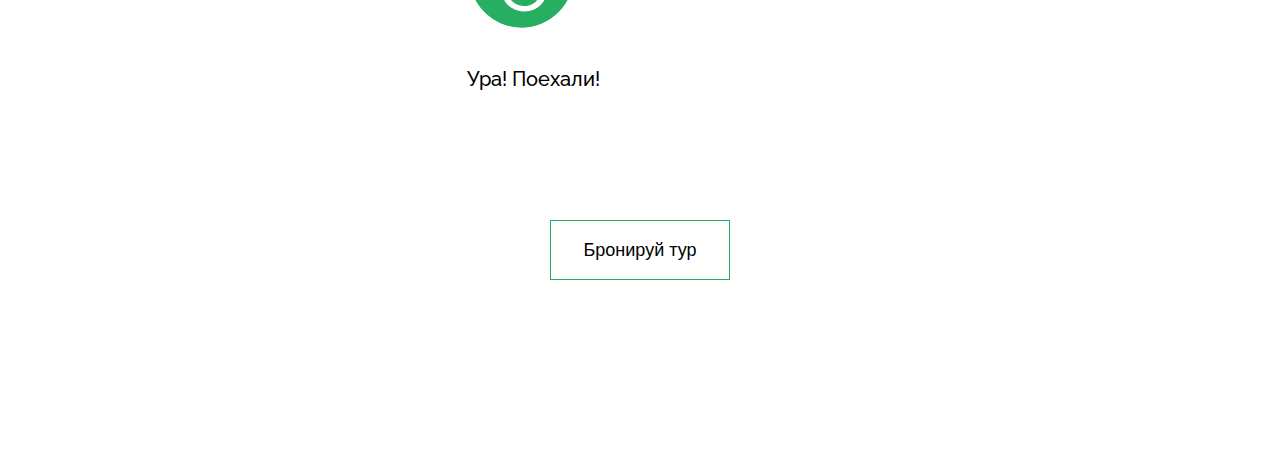
==== commit 40c57d0a: "Update index.html" ====
--- a/index.html
+++ b/index.html
@@ -22,6 +22,15 @@
     <body>
 
       <script>
+      var slides = document.querySelectorAll('#slides .slide');
+  var currentSlide = 0;
+  var slideInterval = setInterval(nextSlide,2000);
+
+  function nextSlide(){
+    slides[currentSlide].className = 'slide';
+    currentSlide = (currentSlide+1)%slides.length;
+    slides[currentSlide].className = 'slide showing';
+  }
       function openForm() {
         document.getElementById("myForm").style.display = "block";
       }
@@ -30,15 +39,7 @@
         document.getElementById("myForm").style.display = "none";
       }
 
-var slides = document.querySelectorAll('#slides .slide');
-var currentSlide = 0;
-var slideInterval = setInterval(nextSlide,2000);
 
-function nextSlide() {
-    slides[currentSlide].className = 'slide';
-    currentSlide = (currentSlide+1)%slides.length;
-    slides[currentSlide].className = 'slide showing';
-}
       </script>
 
 
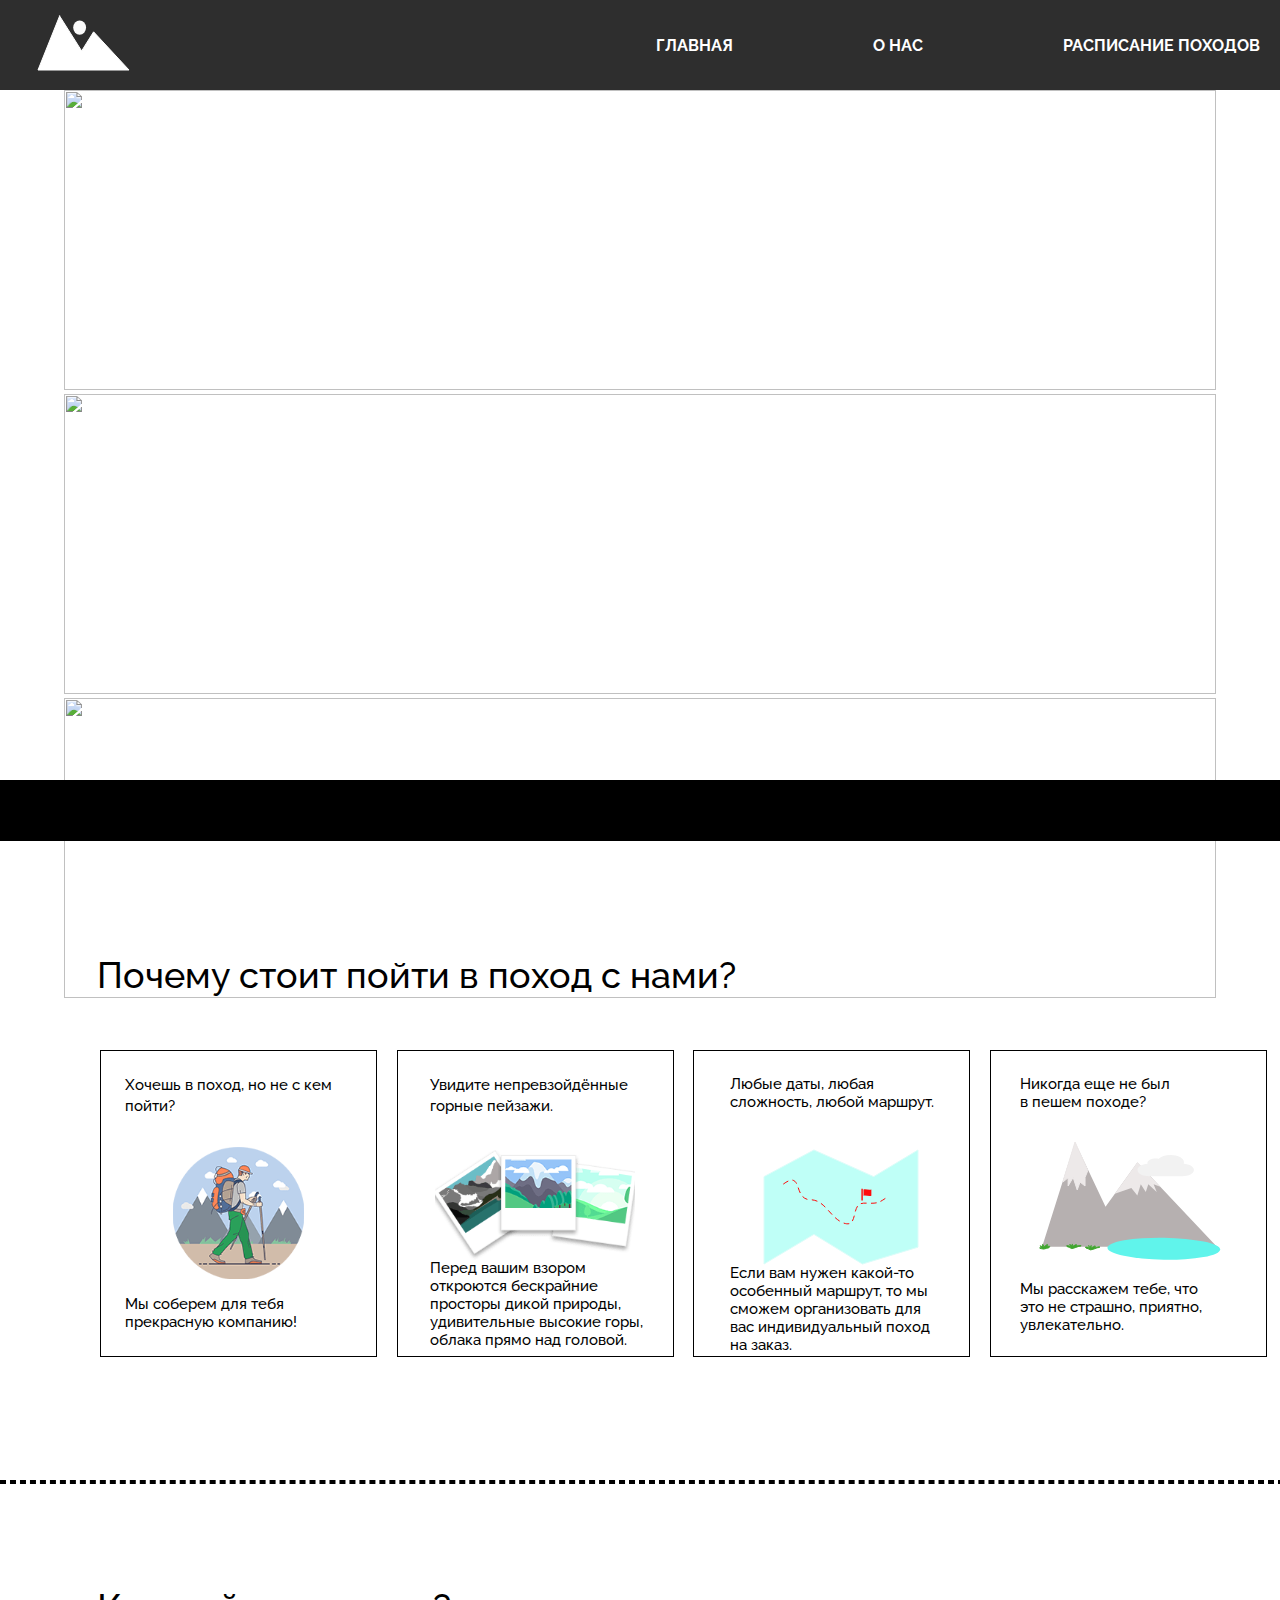
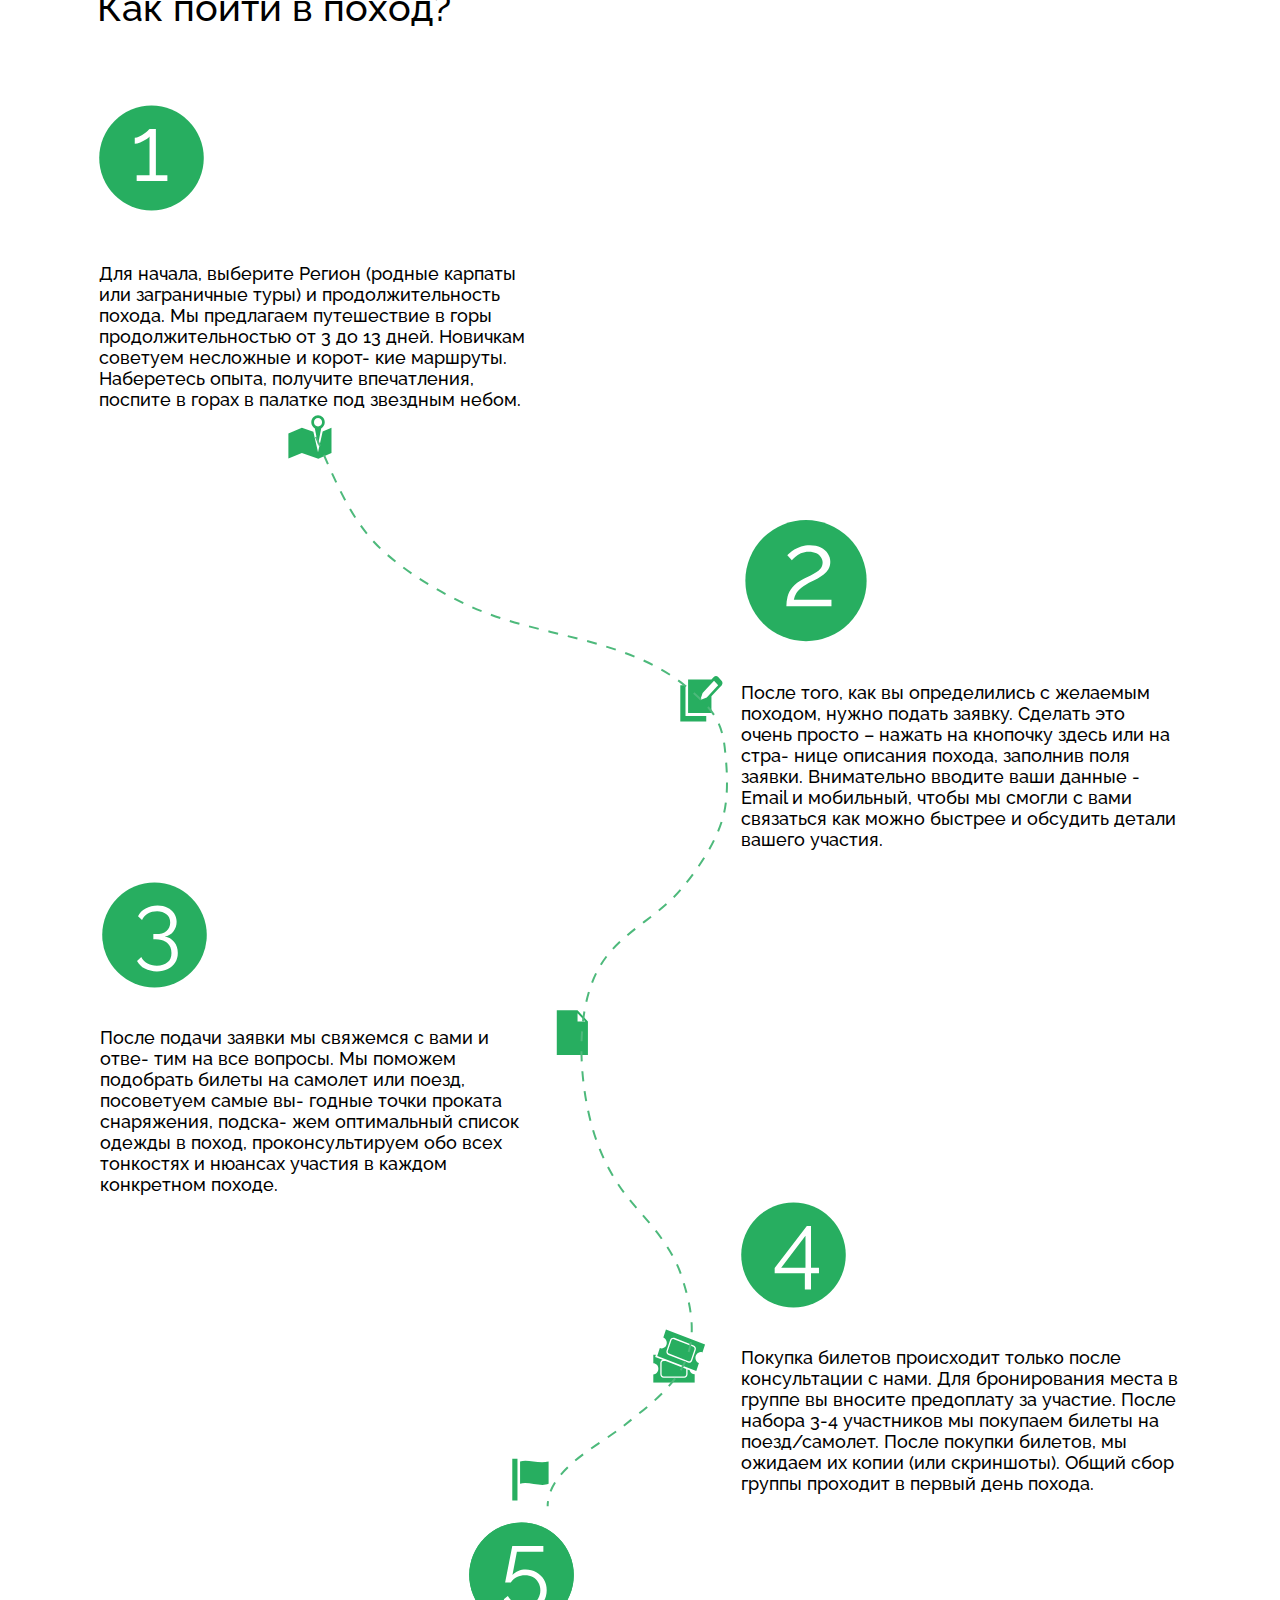
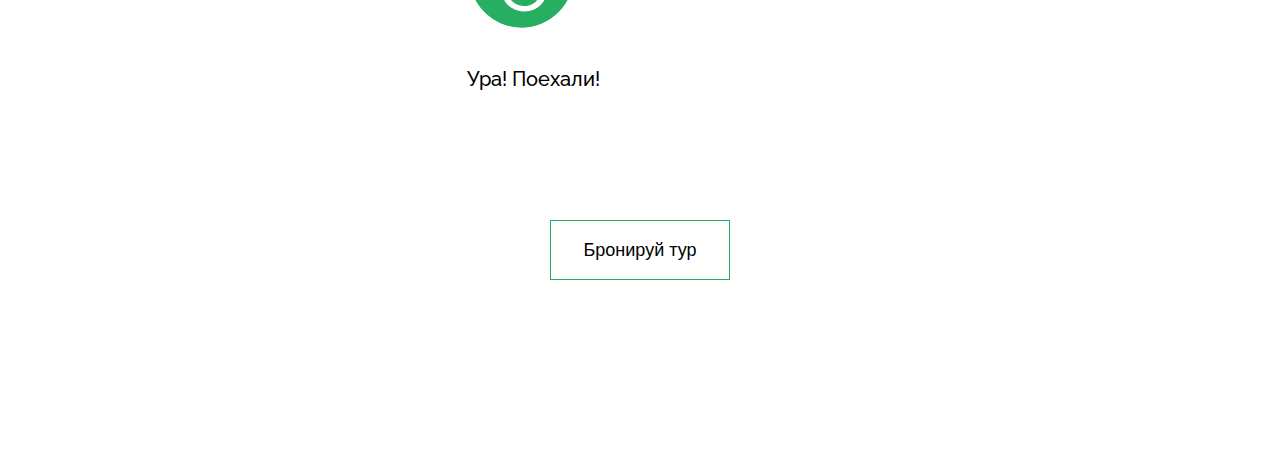
==== commit fc9e686b: "Update index.html" ====
--- a/index.html
+++ b/index.html
@@ -22,14 +22,42 @@
     <body>
 
       <script>
-      var slides = document.querySelectorAll('#slides .slide');
-  var currentSlide = 0;
-  var slideInterval = setInterval(nextSlide,2000);
+      /* Устанавливаем индекс слайда по умолчанию */
+  let slideIndex = 1;
+  showSlides(slideIndex);
 
-  function nextSlide(){
-    slides[currentSlide].className = 'slide';
-    currentSlide = (currentSlide+1)%slides.length;
-    slides[currentSlide].className = 'slide showing';
+  /* Увеличиваем индекс на 1 — показываем следующий слайд*/
+  function nextSlide() {
+      showSlides(slideIndex += 1);
+  }
+
+  /* Уменьшает индекс на 1 — показываем предыдущий слайд*/
+  function previousSlide() {
+      showSlides(slideIndex -= 1);
+  }
+
+  /* Устанавливаем текущий слайд */
+  function currentSlide(n) {
+      showSlides(slideIndex = n);
+  }
+
+  /* Функция перелистывания */
+  function showSlides(n) {
+      let i;
+      let slides = document.getElementsByClassName("item");
+
+      if (n > slides.length) {
+        slideIndex = 1
+      }
+      if (n < 1) {
+          slideIndex = slides.length
+      }
+
+    /* Проходим по каждому слайду в цикле for */
+      for (let slide of slides) {
+          slide.style.display = "none";
+      }
+      slides[slideIndex - 1].style.display = "block";
   }
       function openForm() {
         document.getElementById("myForm").style.display = "block";
@@ -59,13 +87,27 @@
   </section>
 
 
-  <ul id="slides">
-   <li class="slide showing">Slide 1</li>
-   <li class="slide">Slide 2</li>
-   <li class="slide">Slide 3</li>
-   <li class="slide">Slide 4</li>
-   <li class="slide">Slide 5</li>
-  </ul>
+  <div class="slider">
+
+    <!-- Первый слайд -->
+    <div class="item">
+        <img src="https://s3.tproger.ru/uploads/2020/07/field.jpg">
+    </div>
+
+    <!-- Второй слайд -->
+    <div class="item">
+        <img src="https://s3.tproger.ru/uploads/2020/07/rose.jpg">
+    </div>
+
+    <!-- Третий слайд -->
+    <div class="item">
+        <img src="https://s3.tproger.ru/uploads/2020/07/leaf.jpg">
+    </div>
+
+    <!-- Кнопки-стрелочки -->
+    <a class="previous" onclick="previousSlide()">&#10094;</a>
+    <a class="next" onclick="nextSlide()">&#10095;</a>
+</div>
 
       <img class="kv2" src="images/kv2.svg" alt="">
       <img class="kv1" src="images/kv1.svg" alt="">
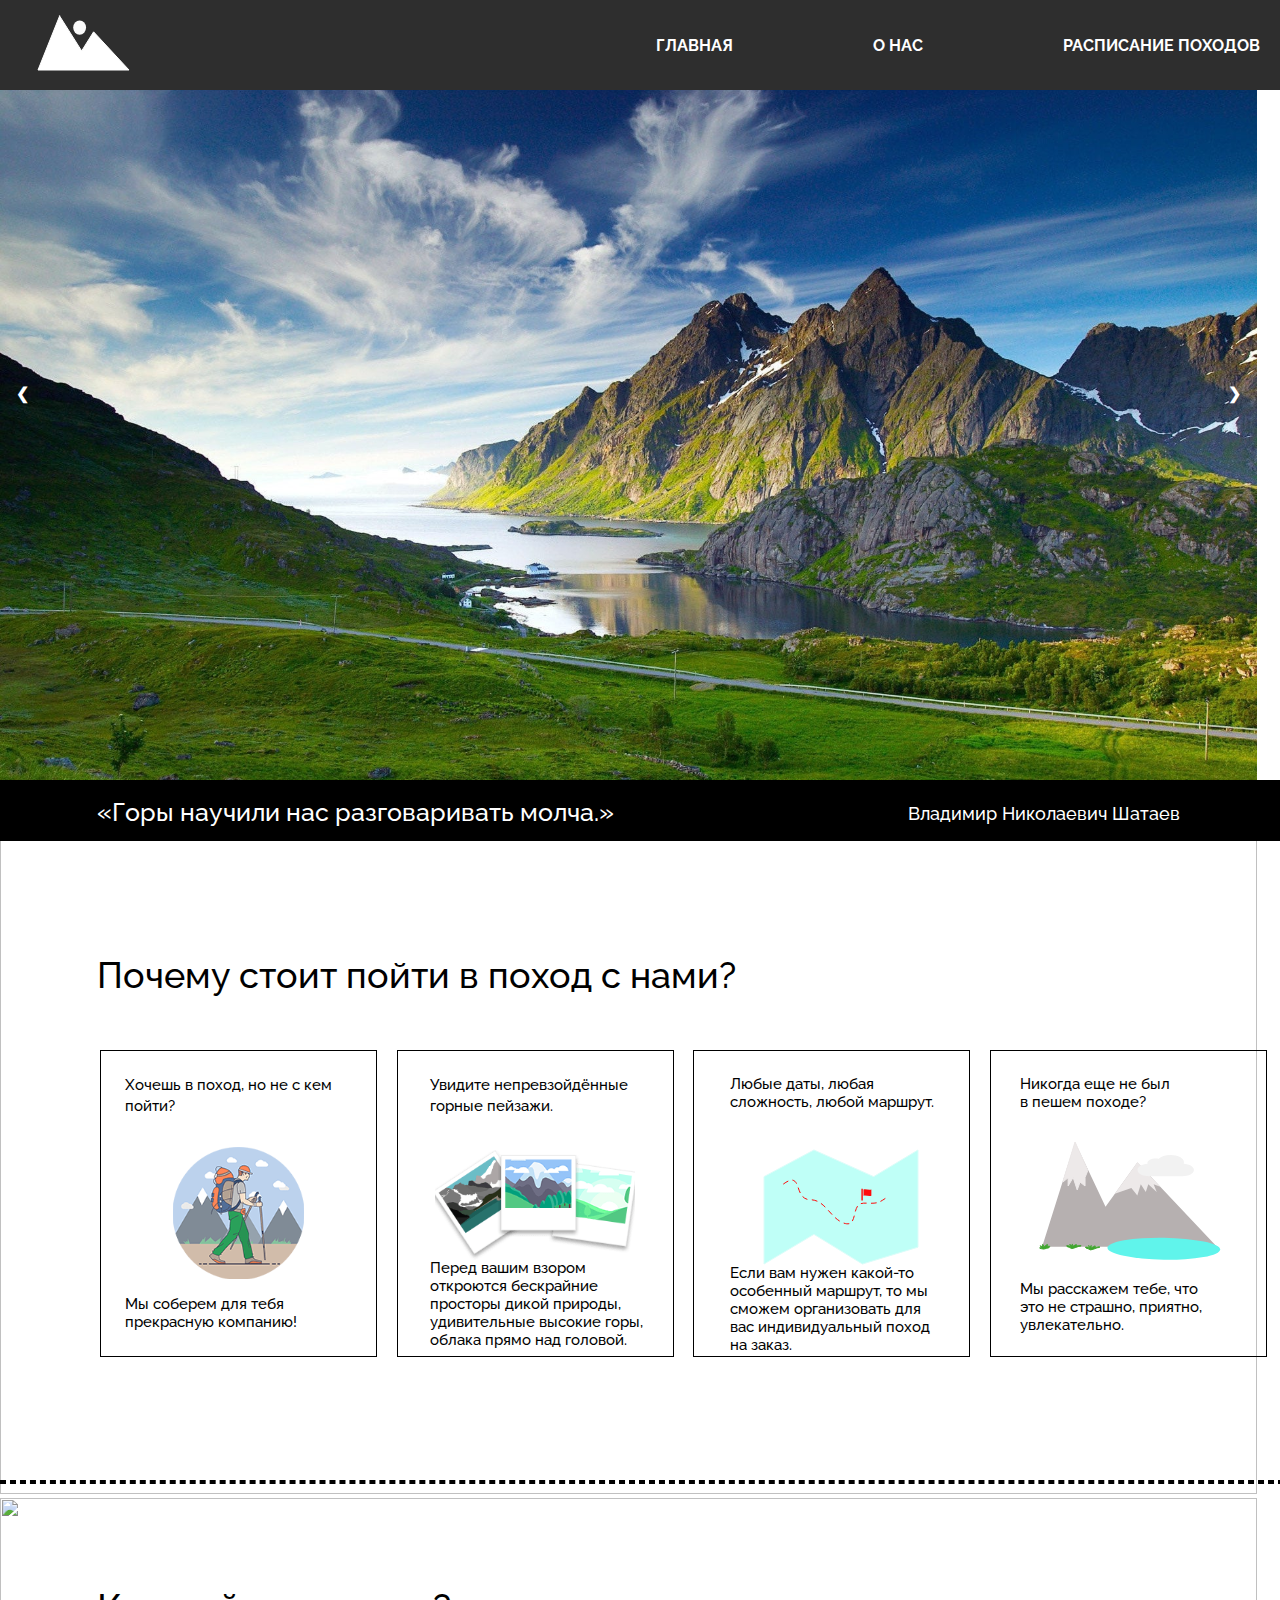
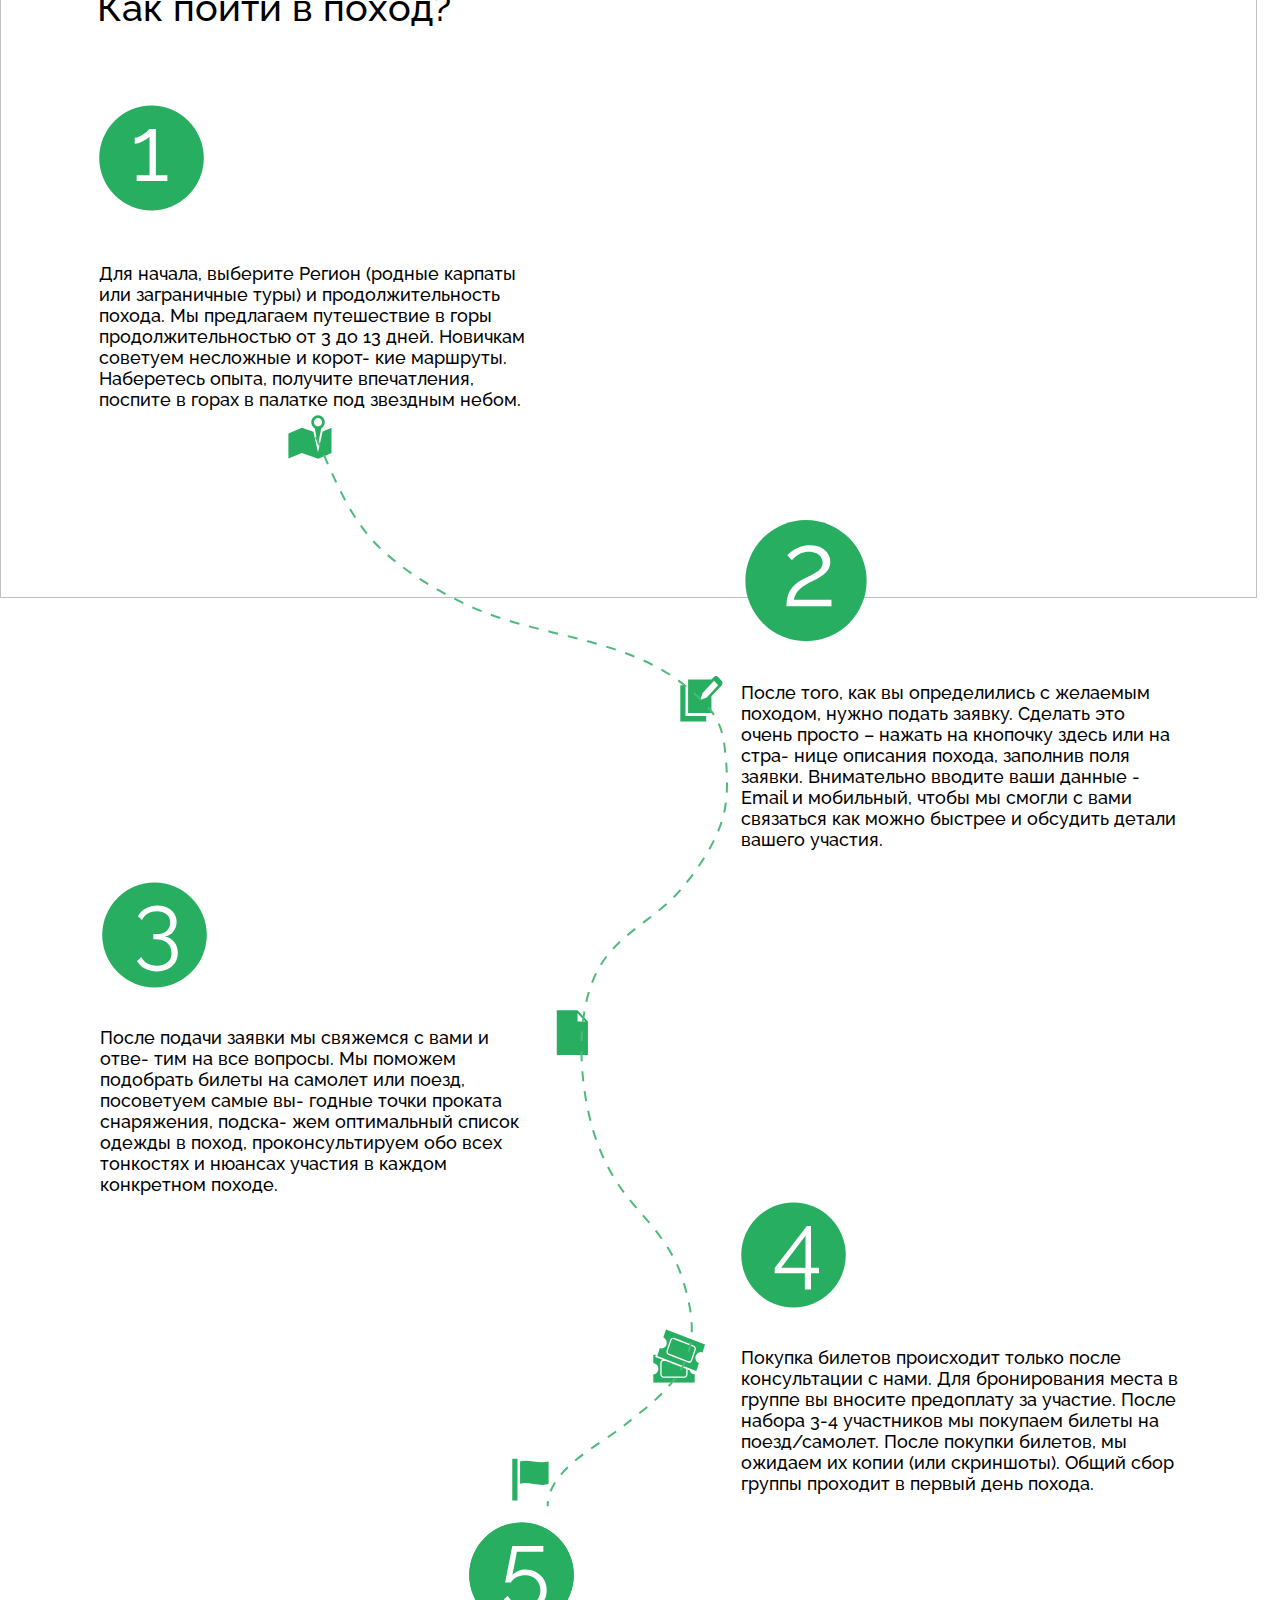
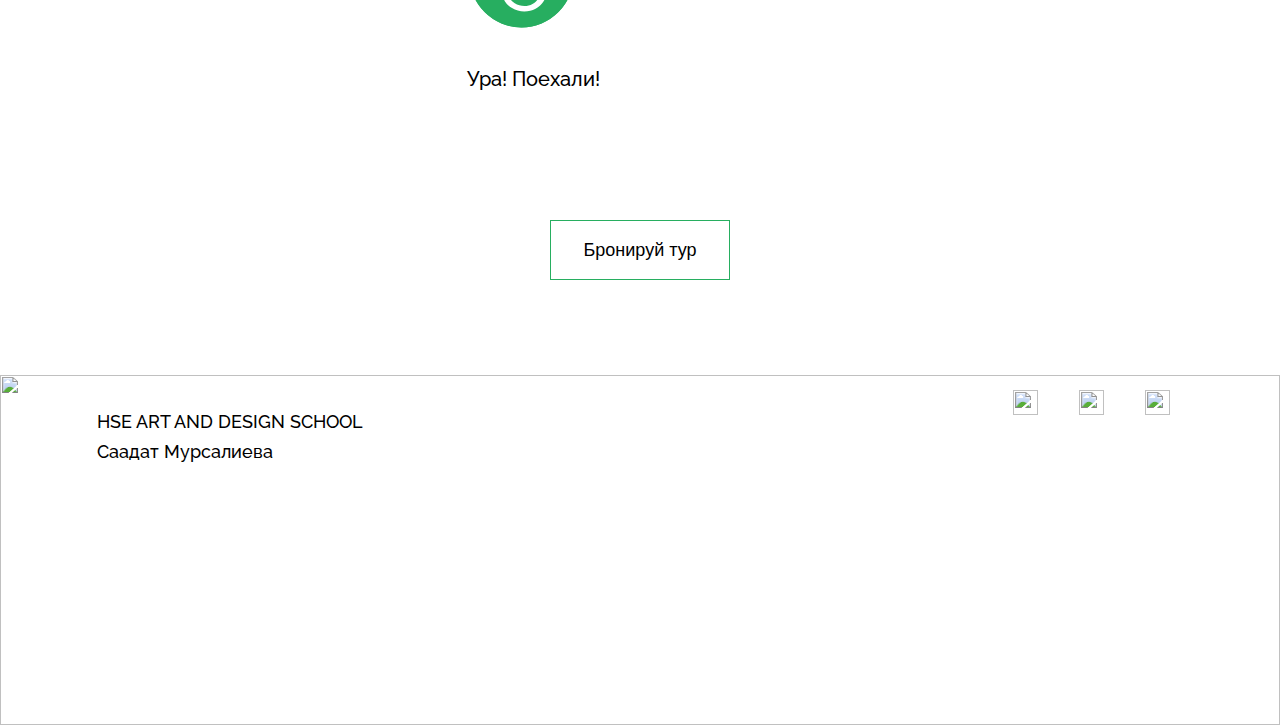
==== commit 88b38a40: "Update index.html" ====
--- a/index.html
+++ b/index.html
@@ -7,6 +7,8 @@
     <link rel="preconnect" href="https://fonts.gstatic.com">
     <title>Турпоход в горы</title>
 <script src="https://ajax.googleapis.com/ajax/libs/jquery/3.5.1/jquery.min.js"></script>
+<script src="https://use.fontawesome.com/df966d76e1.js"></script>
+
     <style media="screen">
     body {
       width: 100%;,
@@ -22,26 +24,21 @@
     <body>
 
       <script>
-      /* Устанавливаем индекс слайда по умолчанию */
   let slideIndex = 1;
   showSlides(slideIndex);
 
-  /* Увеличиваем индекс на 1 — показываем следующий слайд*/
   function nextSlide() {
       showSlides(slideIndex += 1);
   }
 
-  /* Уменьшает индекс на 1 — показываем предыдущий слайд*/
   function previousSlide() {
       showSlides(slideIndex -= 1);
   }
 
-  /* Устанавливаем текущий слайд */
   function currentSlide(n) {
       showSlides(slideIndex = n);
   }
 
-  /* Функция перелистывания */
   function showSlides(n) {
       let i;
       let slides = document.getElementsByClassName("item");
@@ -53,7 +50,6 @@
           slideIndex = slides.length
       }
 
-    /* Проходим по каждому слайду в цикле for */
       for (let slide of slides) {
           slide.style.display = "none";
       }
@@ -89,25 +85,22 @@
 
   <div class="slider">
 
-    <!-- Первый слайд -->
     <div class="item">
-        <img src="https://s3.tproger.ru/uploads/2020/07/field.jpg">
+        <img src="images/qora1.svg">
     </div>
 
-    <!-- Второй слайд -->
     <div class="item">
-        <img src="https://s3.tproger.ru/uploads/2020/07/rose.jpg">
+        <img src="images/qora2.svg">
     </div>
 
-    <!-- Третий слайд -->
     <div class="item">
-        <img src="https://s3.tproger.ru/uploads/2020/07/leaf.jpg">
+        <img src="images/qora3.svg">
     </div>
 
-    <!-- Кнопки-стрелочки -->
     <a class="previous" onclick="previousSlide()">&#10094;</a>
     <a class="next" onclick="nextSlide()">&#10095;</a>
 </div>
+
 
       <img class="kv2" src="images/kv2.svg" alt="">
       <img class="kv1" src="images/kv1.svg" alt="">
@@ -143,6 +136,9 @@
 <p class="p12">Покупка билетов происходит только после консультации с нами. Для бронирования места в группе вы вносите предоплату за участие. После набора 3-4 участников мы покупаем билеты на поезд/самолет. После покупки билетов, мы ожидаем их копии (или скриншоты). Общий сбор группы проходит в первый день похода.</p>
 <p class="p13">Ура! Поехали!</p>
 
+<p class="posl1">«Горы научили нас разговаривать молча.»</p>
+<p class="posl2">Владимир Николаевич Шатаев</p>
+
 <div class="container">
     <div class="center">
       <button class="btn" class="center" onclick="openForm()">
@@ -174,5 +170,23 @@
     </form>
   </div>
 
+<div class="footer">
+  <div class="footer-background">
+
+  </div>
+</div>
+
+<footer>
+  <img class="qora4" src="images/qora4.svg" alt="">
+  <img class="iconf" src="images/iconf.svg" alt="">
+  <img class="iconi" src="images/iconi.svg" alt="">
+  <img class="iconw" src="images/iconw.svg" alt="">
+
+  <p class="hse">HSE ART AND DESIGN SCHOOL</p>
+  <p class="name">Саадат Мурсалиева</p>
+
+</footer>
+
+
 </body>
 </html>
